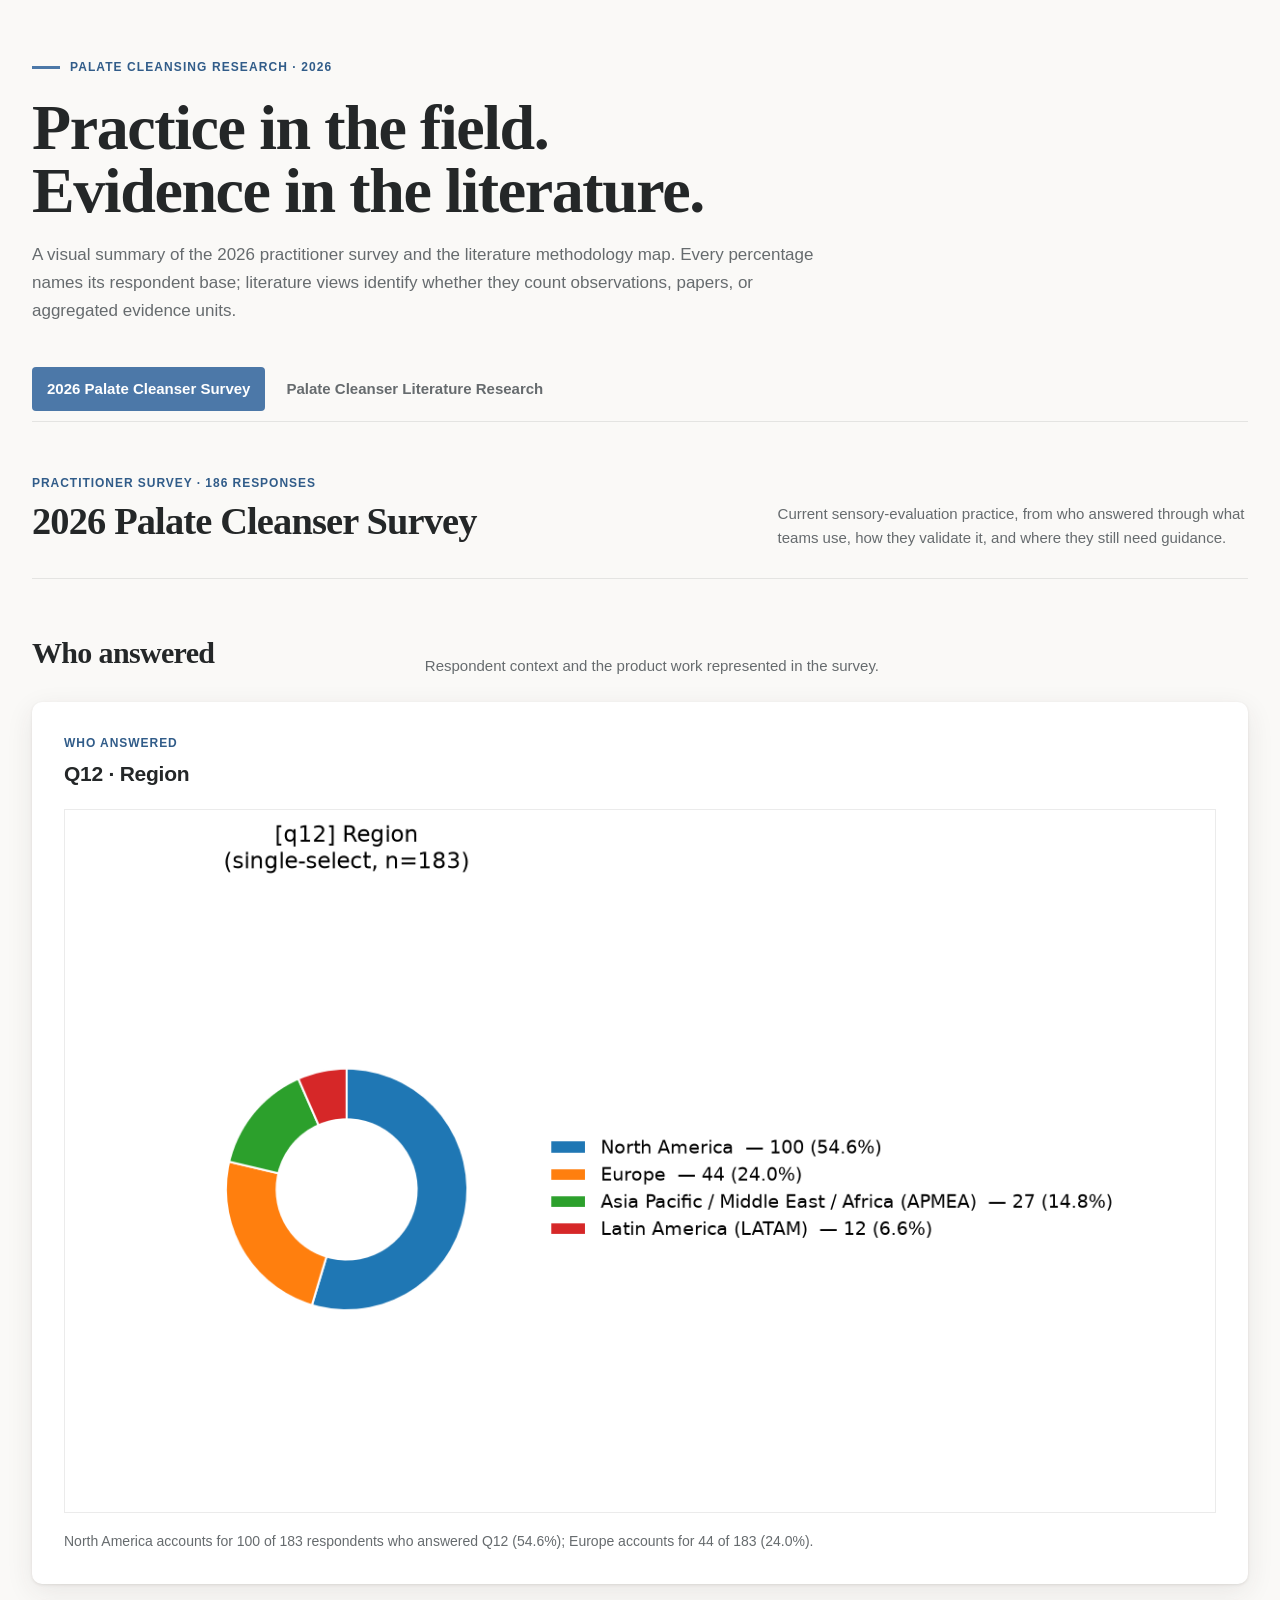
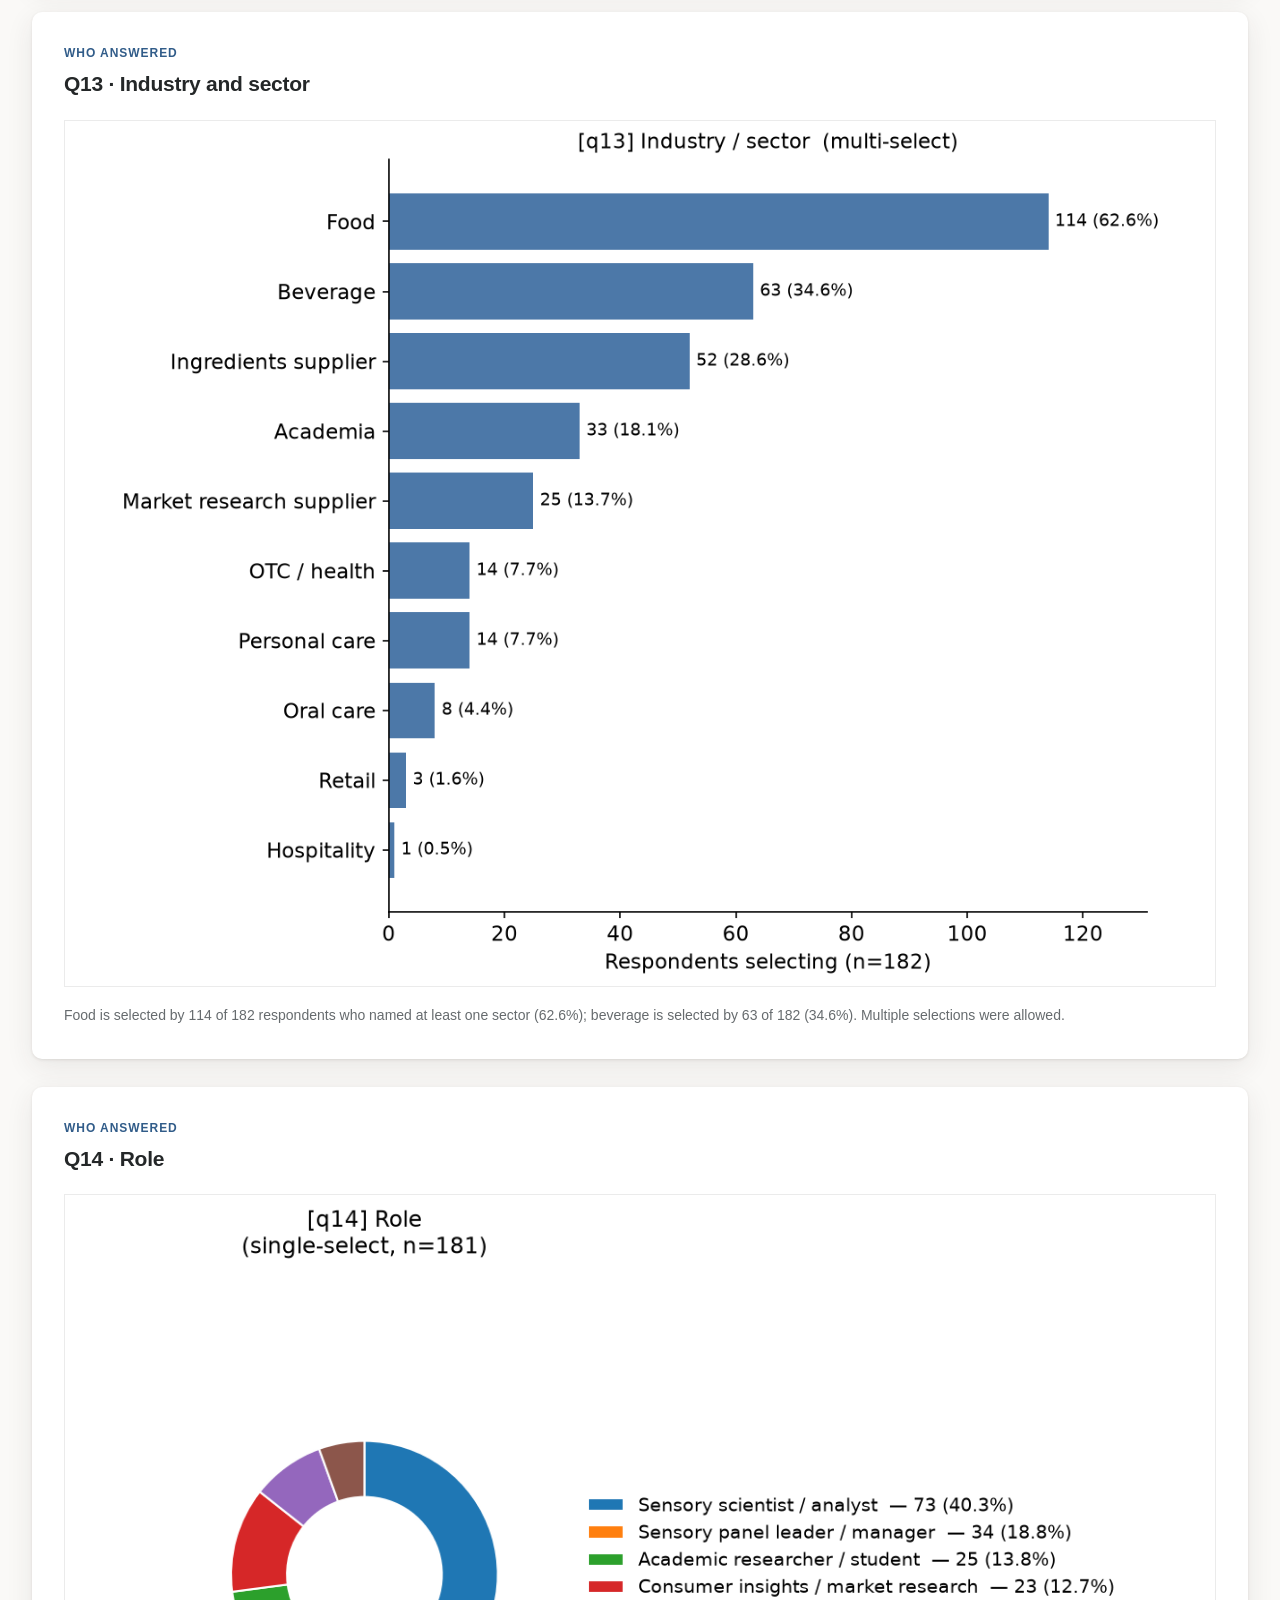
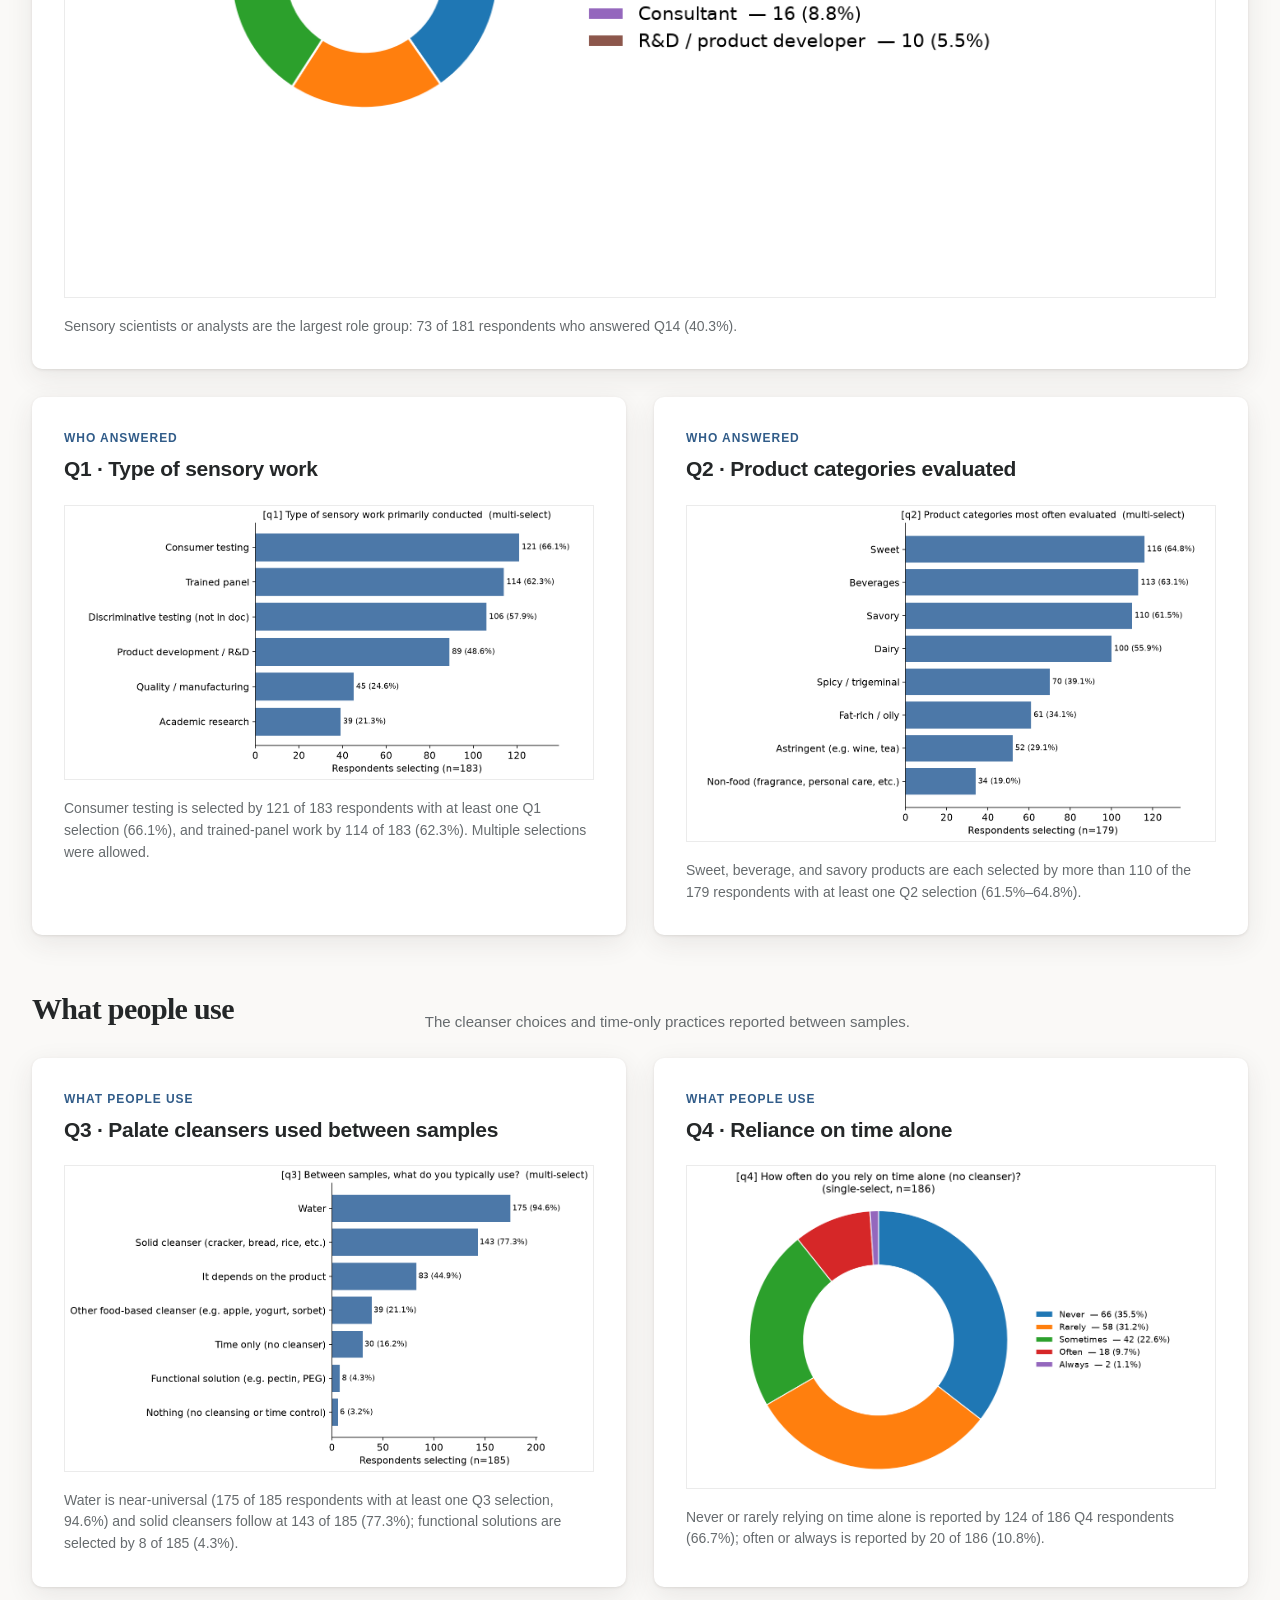
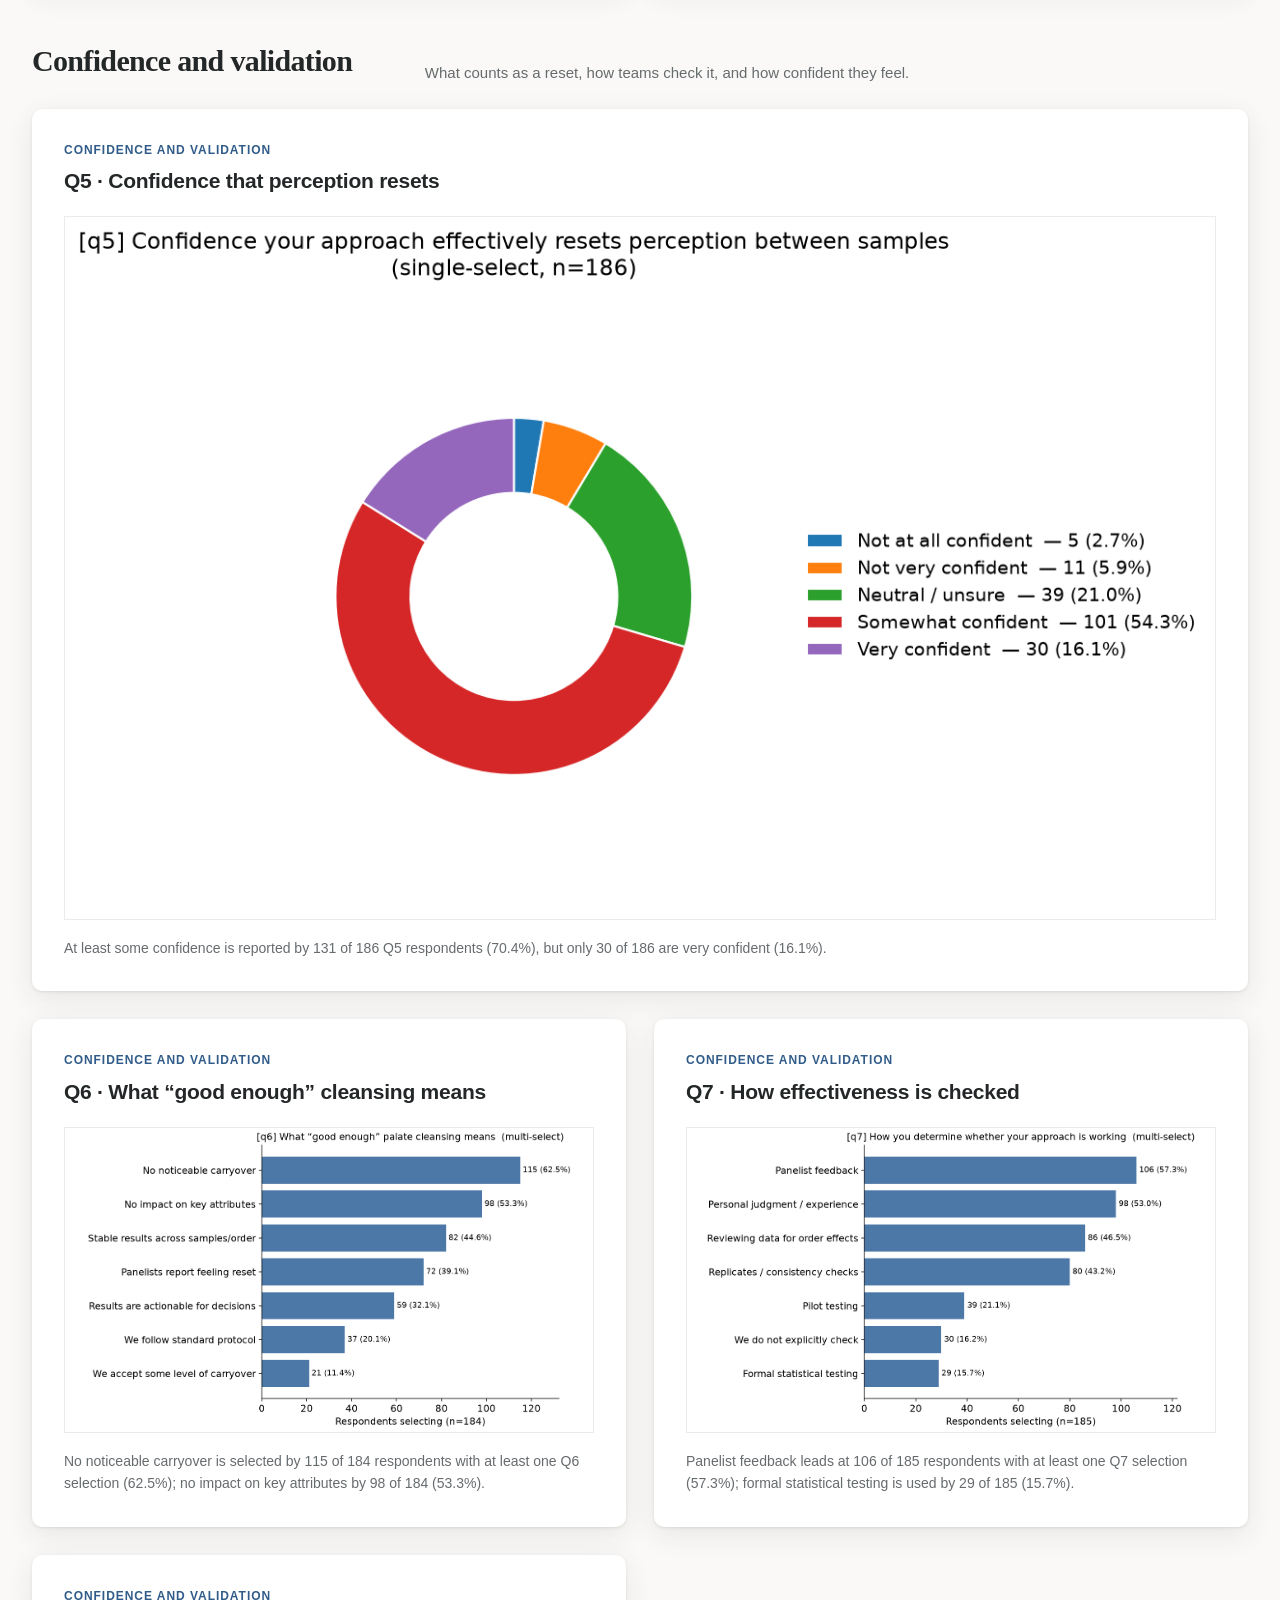
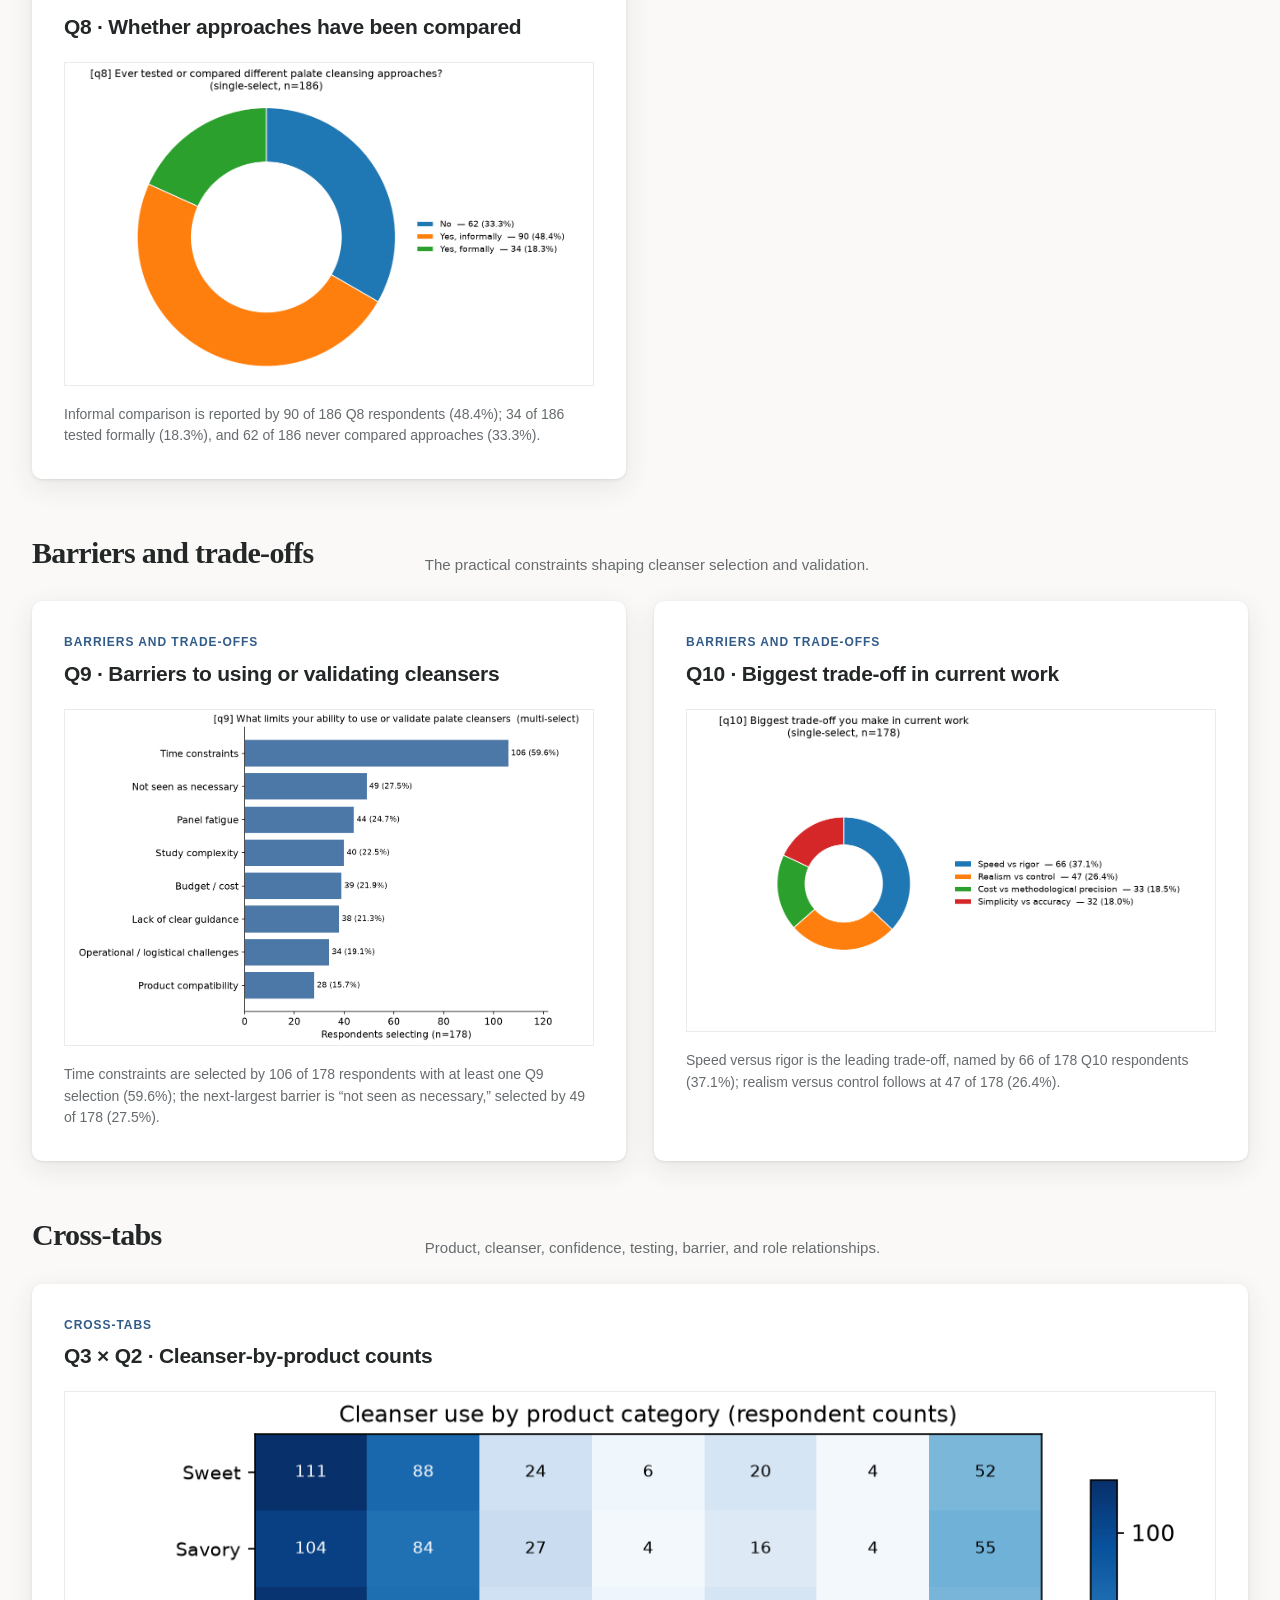
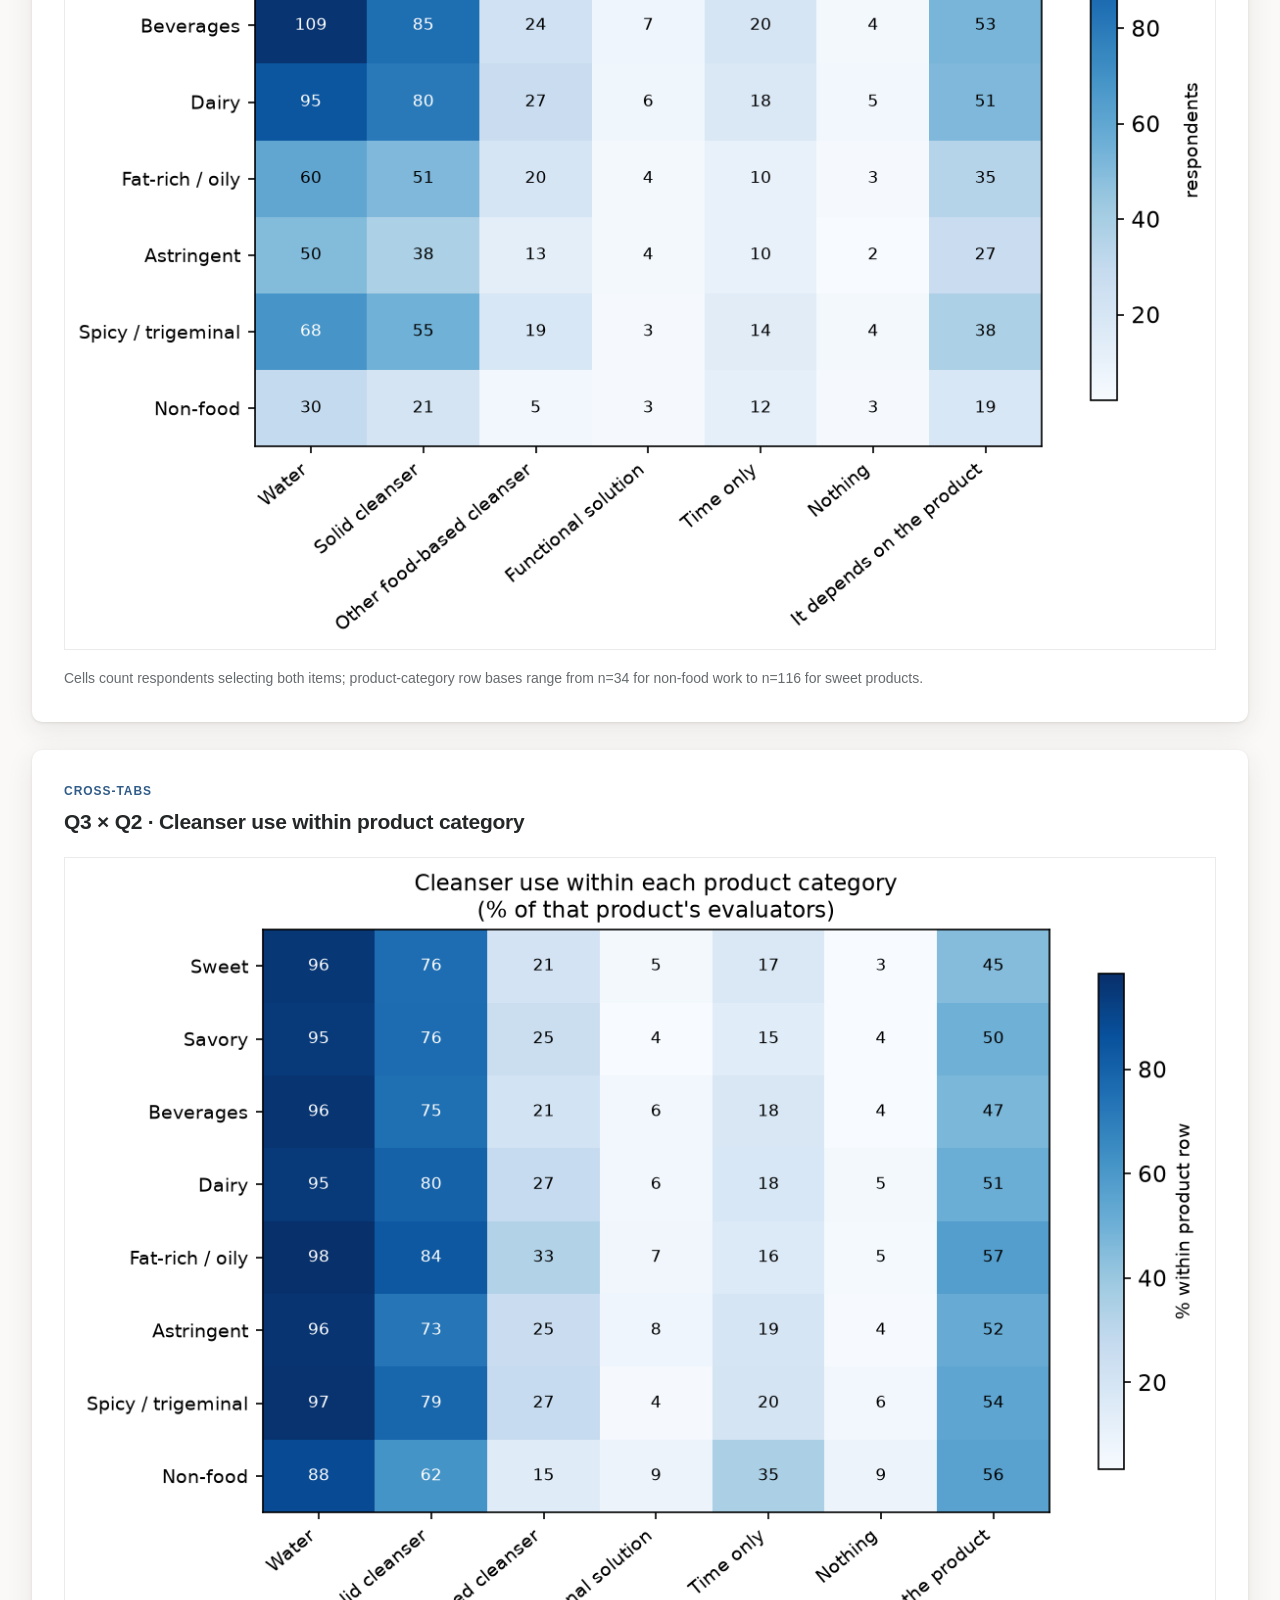
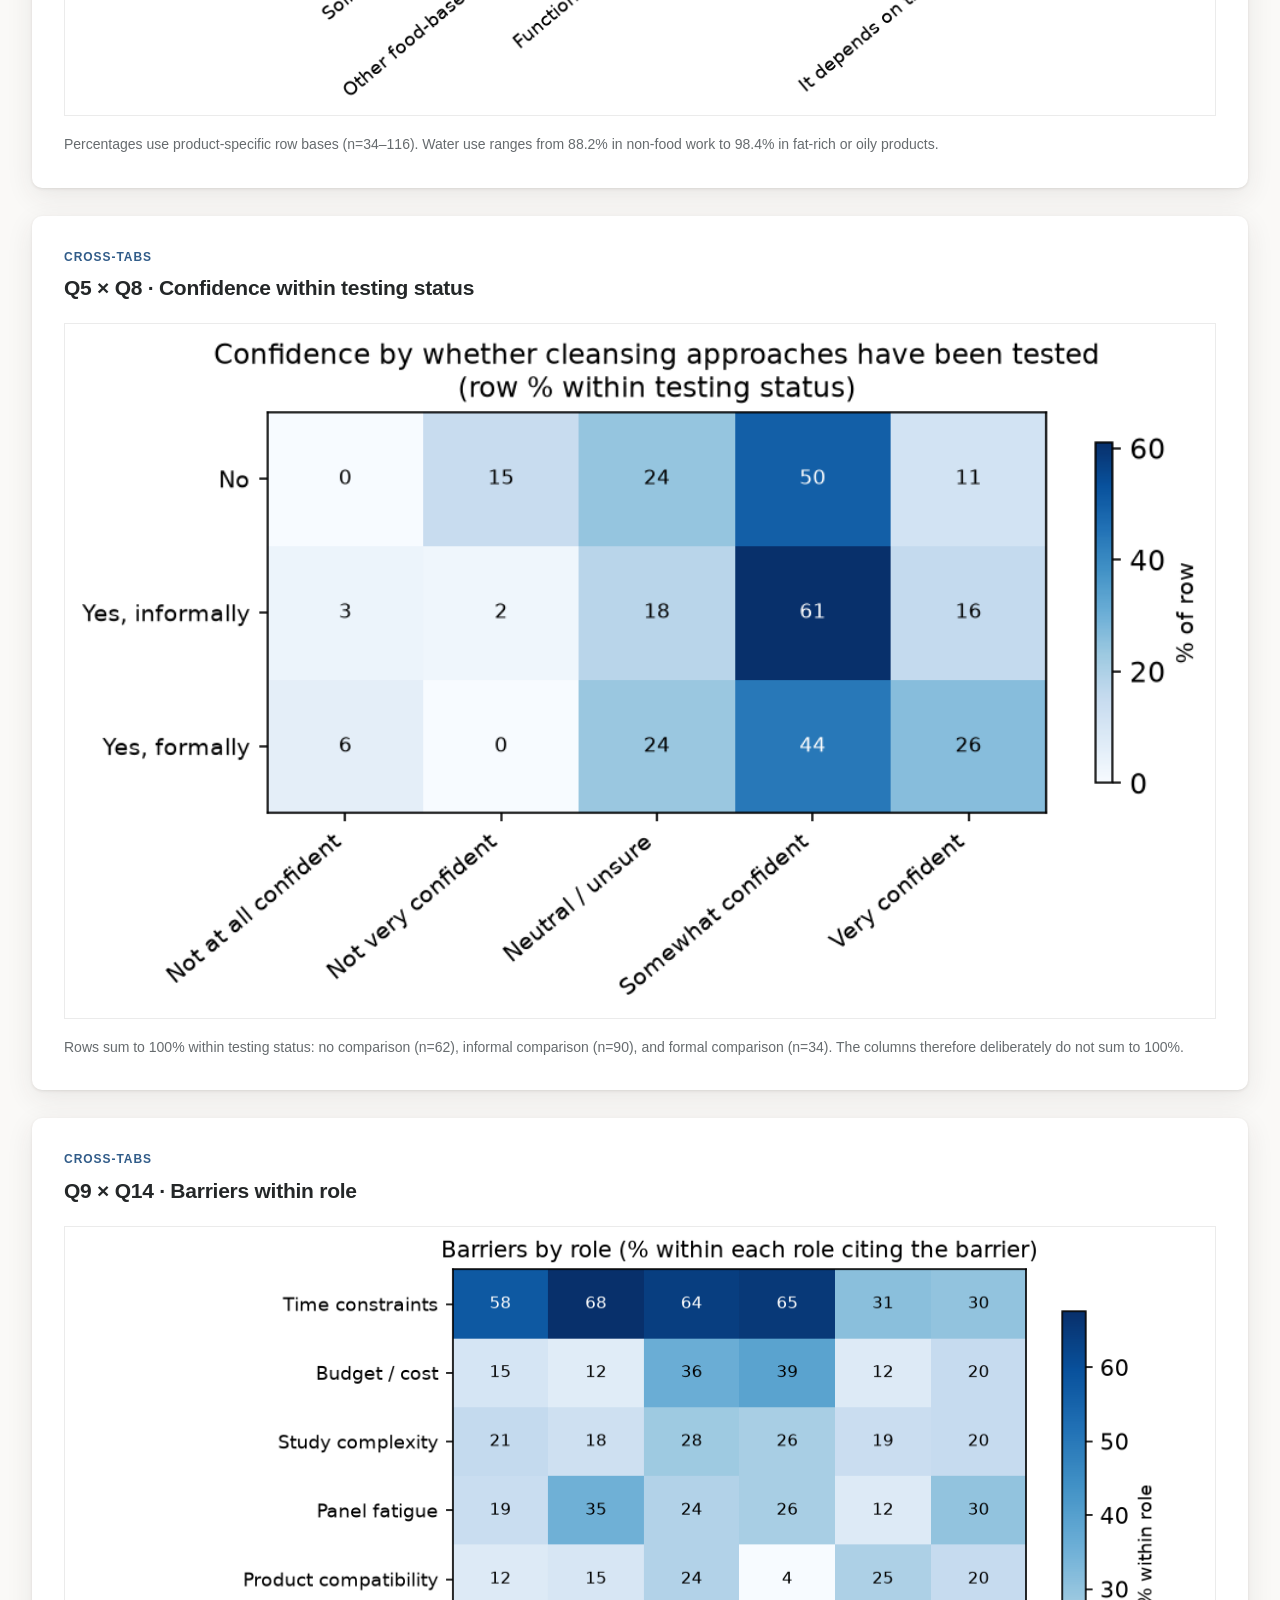
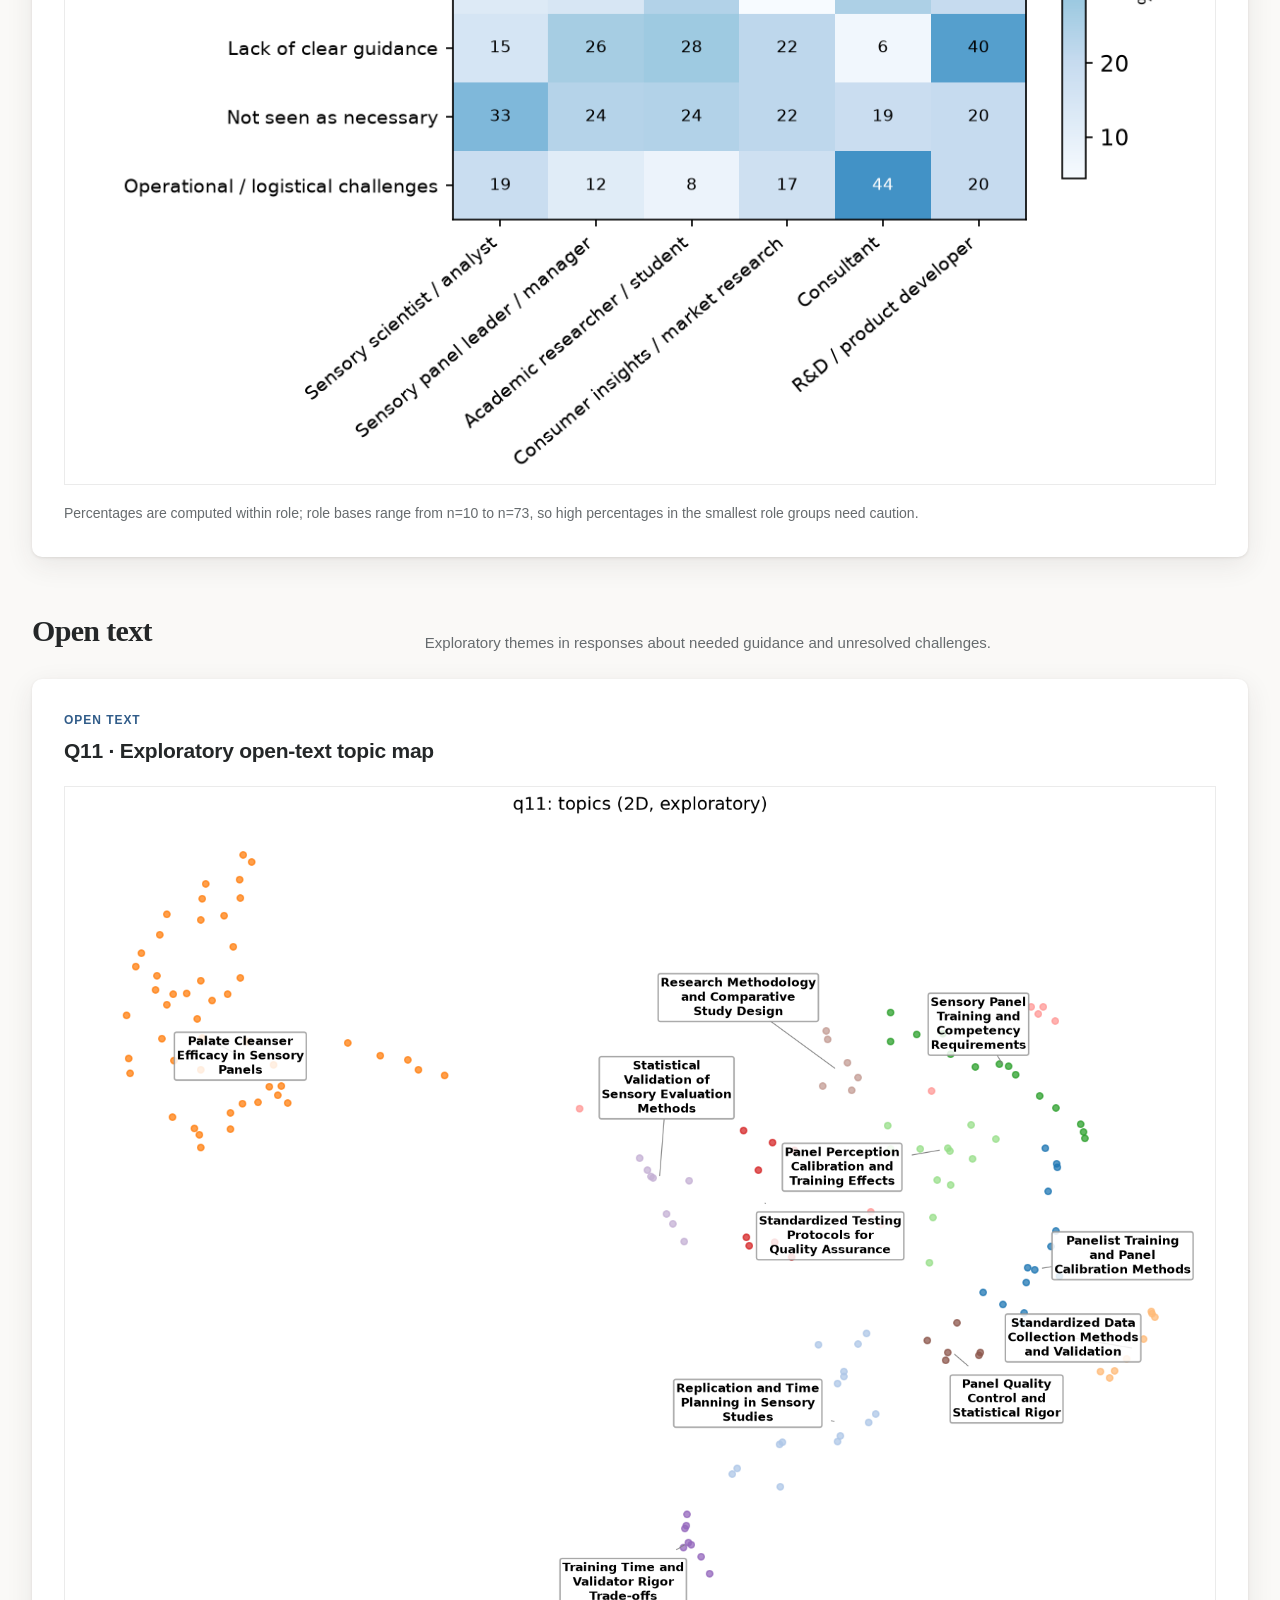
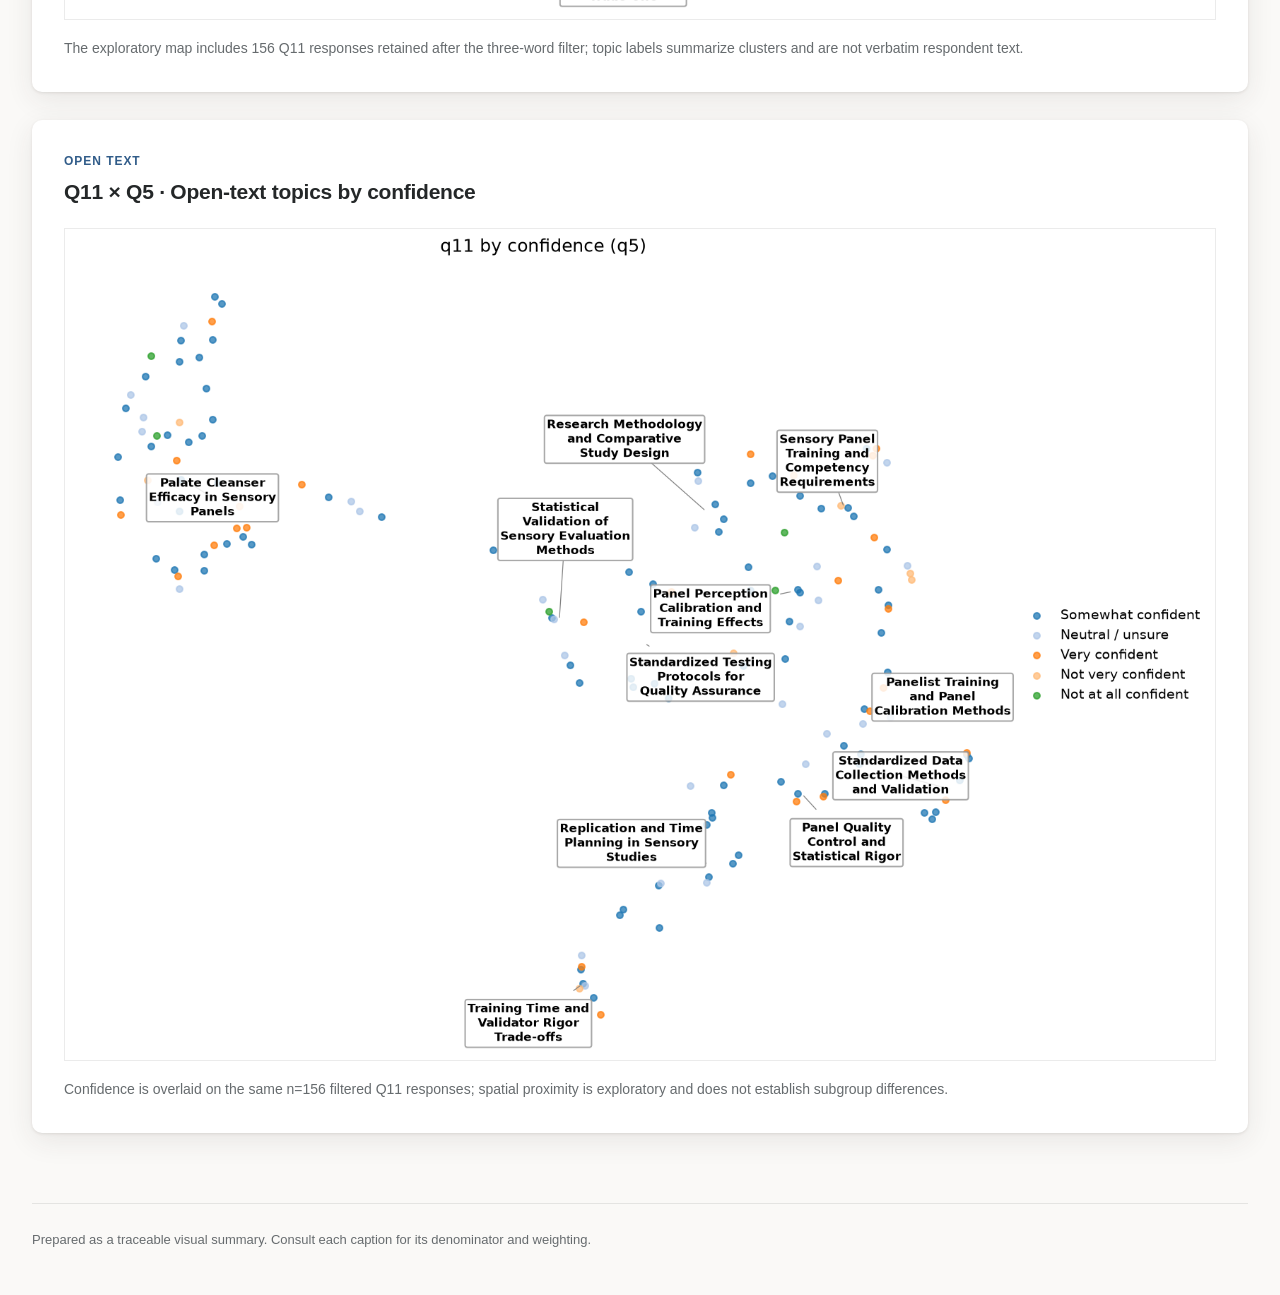
==== index.html @ a2781b49 "add doc for a summary page" ====
<!doctype html>
<html lang="en">
<head>
  <meta charset="utf-8">
  <meta name="viewport" content="width=device-width, initial-scale=1">
  <meta name="description" content="A visual summary of the 2026 practitioner survey and the literature methodology map. Every percentage names its respondent base; literature views identify whether they count observations, papers, or aggregated evidence units.
">
  <title>Palate Cleanser Research</title>
  <script>document.documentElement.classList.add('js');</script>
  <link rel="stylesheet" href="assets/css/site.css">
</head>
<body>
  <a class="skip-link" href="#main-content">Skip to content</a>
  <header class="masthead">
    <p class="project-mark">Palate cleansing research · 2026</p>
    <h1>Practice in the field. Evidence in the literature.</h1>
    <p class="dek">A visual summary of the 2026 practitioner survey and the literature methodology map. Every percentage names its respondent base; literature views identify whether they count observations, papers, or aggregated evidence units.
</p>
    <nav class="tab-bar" role="tablist" aria-label="Research workstreams"><a class="tab-link" id="tab-survey" role="tab" aria-controls="survey" aria-selected="false" tabindex="-1" href="#survey">2026 Palate Cleanser Survey</a><a class="tab-link" id="tab-literature" role="tab" aria-controls="literature" aria-selected="false" tabindex="-1" href="#literature">Palate Cleanser Literature Research</a></nav>
  </header>
  <main class="page-main" id="main-content">
<section class="tab-panel" id="survey" role="tabpanel"
         aria-labelledby="tab-survey">
  <header class="workstream-header">
    <div>
      <p class="eyebrow">Practitioner survey · 186 responses</p>
      <h2>2026 Palate Cleanser Survey</h2>
    </div>
    <p class="workstream-intro">Current sensory-evaluation practice, from who answered through what teams use, how they validate it, and where they still need guidance.
</p>
  </header>
  
<section class="figure-section" aria-labelledby="survey-who">
  <div class="section-heading">
    <h2 id="survey-who">Who answered</h2>
    <p>Respondent context and the product work represented in the survey.</p>
  </div>
  <div class="figure-grid">
<figure class="figure-card span-2" data-figure-id="survey-q12-region">
  <p class="section-index">Who answered</p>
  <h3>Q12 · Region</h3>
  <img src="assets/figures/survey/survey-q12-region.png"
       alt="Donut chart showing survey respondents by world region." width="1194" height="729" loading="lazy">
  <figcaption>North America accounts for 100 of 183 respondents who answered Q12 (54.6%); Europe accounts for 44 of 183 (24.0%).
</figcaption>
  
</figure>
<figure class="figure-card span-2" data-figure-id="survey-q13-industry">
  <p class="section-index">Who answered</p>
  <h3>Q13 · Industry and sector</h3>
  <img src="assets/figures/survey/survey-q13-industry.png"
       alt="Horizontal bar chart showing the industries and sectors represented." width="1287" height="969" loading="lazy">
  <figcaption>Food is selected by 114 of 182 respondents who named at least one sector (62.6%); beverage is selected by 63 of 182 (34.6%). Multiple selections were allowed.
</figcaption>
  
</figure>
<figure class="figure-card span-2" data-figure-id="survey-q14-role">
  <p class="section-index">Who answered</p>
  <h3>Q14 · Role</h3>
  <img src="assets/figures/survey/survey-q14-role.png"
       alt="Donut chart showing respondents by professional role." width="1194" height="729" loading="lazy">
  <figcaption>Sensory scientists or analysts are the largest role group: 73 of 181 respondents who answered Q14 (40.3%).
</figcaption>
  
</figure>
<figure class="figure-card span-1" data-figure-id="survey-q1-work">
  <p class="section-index">Who answered</p>
  <h3>Q1 · Type of sensory work</h3>
  <img src="assets/figures/survey/survey-q1-work.png"
       alt="Horizontal bar chart showing the types of sensory work respondents conduct." width="1287" height="669" loading="lazy">
  <figcaption>Consumer testing is selected by 121 of 183 respondents with at least one Q1 selection (66.1%), and trained-panel work by 114 of 183 (62.3%). Multiple selections were allowed.
</figcaption>
  
</figure>
<figure class="figure-card span-1" data-figure-id="survey-q2-products">
  <p class="section-index">Who answered</p>
  <h3>Q2 · Product categories evaluated</h3>
  <img src="assets/figures/survey/survey-q2-products.png"
       alt="Horizontal bar chart showing product categories evaluated by respondents." width="1287" height="819" loading="lazy">
  <figcaption>Sweet, beverage, and savory products are each selected by more than 110 of the 179 respondents with at least one Q2 selection (61.5%–64.8%).
</figcaption>
  
</figure></div>
</section>
<section class="figure-section" aria-labelledby="survey-use">
  <div class="section-heading">
    <h2 id="survey-use">What people use</h2>
    <p>The cleanser choices and time-only practices reported between samples.</p>
  </div>
  <div class="figure-grid">
<figure class="figure-card span-1" data-figure-id="survey-q3-cleansers">
  <p class="section-index">What people use</p>
  <h3>Q3 · Palate cleansers used between samples</h3>
  <img src="assets/figures/survey/survey-q3-cleansers.png"
       alt="Horizontal bar chart showing palate cleansers used between samples." width="1287" height="744" loading="lazy">
  <figcaption>Water is near-universal (175 of 185 respondents with at least one Q3 selection, 94.6%) and solid cleansers follow at 143 of 185 (77.3%); functional solutions are selected by 8 of 185 (4.3%).
</figcaption>
  
</figure>
<figure class="figure-card span-1" data-figure-id="survey-q4-time">
  <p class="section-index">What people use</p>
  <h3>Q4 · Reliance on time alone</h3>
  <img src="assets/figures/survey/survey-q4-time.png"
       alt="Donut chart showing how often respondents rely on time alone between samples." width="1194" height="729" loading="lazy">
  <figcaption>Never or rarely relying on time alone is reported by 124 of 186 Q4 respondents (66.7%); often or always is reported by 20 of 186 (10.8%).
</figcaption>
  
</figure></div>
</section>
<section class="figure-section" aria-labelledby="survey-validation">
  <div class="section-heading">
    <h2 id="survey-validation">Confidence and validation</h2>
    <p>What counts as a reset, how teams check it, and how confident they feel.</p>
  </div>
  <div class="figure-grid">
<figure class="figure-card span-2" data-figure-id="survey-q5-confidence">
  <p class="section-index">Confidence and validation</p>
  <h3>Q5 · Confidence that perception resets</h3>
  <img src="assets/figures/survey/survey-q5-confidence.png"
       alt="Donut chart showing confidence that the current approach resets perception." width="1194" height="729" loading="lazy">
  <figcaption>At least some confidence is reported by 131 of 186 Q5 respondents (70.4%), but only 30 of 186 are very confident (16.1%).
</figcaption>
  
</figure>
<figure class="figure-card span-1" data-figure-id="survey-q6-good-enough">
  <p class="section-index">Confidence and validation</p>
  <h3>Q6 · What “good enough” cleansing means</h3>
  <img src="assets/figures/survey/survey-q6-good-enough.png"
       alt="Horizontal bar chart showing definitions of good-enough palate cleansing." width="1287" height="744" loading="lazy">
  <figcaption>No noticeable carryover is selected by 115 of 184 respondents with at least one Q6 selection (62.5%); no impact on key attributes by 98 of 184 (53.3%).
</figcaption>
  
</figure>
<figure class="figure-card span-1" data-figure-id="survey-q7-checks">
  <p class="section-index">Confidence and validation</p>
  <h3>Q7 · How effectiveness is checked</h3>
  <img src="assets/figures/survey/survey-q7-checks.png"
       alt="Horizontal bar chart showing how respondents check cleanser effectiveness." width="1287" height="744" loading="lazy">
  <figcaption>Panelist feedback leads at 106 of 185 respondents with at least one Q7 selection (57.3%); formal statistical testing is used by 29 of 185 (15.7%).
</figcaption>
  
</figure>
<figure class="figure-card span-1" data-figure-id="survey-q8-tested">
  <p class="section-index">Confidence and validation</p>
  <h3>Q8 · Whether approaches have been compared</h3>
  <img src="assets/figures/survey/survey-q8-tested.png"
       alt="Donut chart showing whether respondents have compared palate-cleansing approaches." width="1194" height="729" loading="lazy">
  <figcaption>Informal comparison is reported by 90 of 186 Q8 respondents (48.4%); 34 of 186 tested formally (18.3%), and 62 of 186 never compared approaches (33.3%).
</figcaption>
  
</figure></div>
</section>
<section class="figure-section" aria-labelledby="survey-barriers">
  <div class="section-heading">
    <h2 id="survey-barriers">Barriers and trade-offs</h2>
    <p>The practical constraints shaping cleanser selection and validation.</p>
  </div>
  <div class="figure-grid">
<figure class="figure-card span-1" data-figure-id="survey-q9-barriers">
  <p class="section-index">Barriers and trade-offs</p>
  <h3>Q9 · Barriers to using or validating cleansers</h3>
  <img src="assets/figures/survey/survey-q9-barriers.png"
       alt="Horizontal bar chart showing barriers to cleanser use or validation." width="1287" height="819" loading="lazy">
  <figcaption>Time constraints are selected by 106 of 178 respondents with at least one Q9 selection (59.6%); the next-largest barrier is “not seen as necessary,” selected by 49 of 178 (27.5%).
</figcaption>
  
</figure>
<figure class="figure-card span-1" data-figure-id="survey-q10-tradeoff">
  <p class="section-index">Barriers and trade-offs</p>
  <h3>Q10 · Biggest trade-off in current work</h3>
  <img src="assets/figures/survey/survey-q10-tradeoff.png"
       alt="Donut chart showing the biggest trade-offs respondents make in current work." width="1194" height="729" loading="lazy">
  <figcaption>Speed versus rigor is the leading trade-off, named by 66 of 178 Q10 respondents (37.1%); realism versus control follows at 47 of 178 (26.4%).
</figcaption>
  
</figure></div>
</section>
<section class="figure-section" aria-labelledby="survey-cross-tabs">
  <div class="section-heading">
    <h2 id="survey-cross-tabs">Cross-tabs</h2>
    <p>Product, cleanser, confidence, testing, barrier, and role relationships.</p>
  </div>
  <div class="figure-grid">
<figure class="figure-card span-2" data-figure-id="survey-q3-q2-counts">
  <p class="section-index">Cross-tabs</p>
  <h3>Q3 × Q2 · Cleanser-by-product counts</h3>
  <img src="assets/figures/survey/survey-q3-q2-counts.png"
       alt="Heatmap of respondent counts for cleanser choice by product category." width="1176" height="877" loading="lazy">
  <figcaption>Cells count respondents selecting both items; product-category row bases range from n=34 for non-food work to n=116 for sweet products.
</figcaption>
  
</figure>
<figure class="figure-card span-2" data-figure-id="survey-q3-q2-pct">
  <p class="section-index">Cross-tabs</p>
  <h3>Q3 × Q2 · Cleanser use within product category</h3>
  <img src="assets/figures/survey/survey-q3-q2-pct.png"
       alt="Row-normalized heatmap of cleanser use within each product category." width="1176" height="877" loading="lazy">
  <figcaption>Percentages use product-specific row bases (n=34–116). Water use ranges from 88.2% in non-food work to 98.4% in fat-rich or oily products.
</figcaption>
  
</figure>
<figure class="figure-card span-2" data-figure-id="survey-q5-q8-pct">
  <p class="section-index">Cross-tabs</p>
  <h3>Q5 × Q8 · Confidence within testing status</h3>
  <img src="assets/figures/survey/survey-q5-q8-pct.png"
       alt="Heatmap of confidence distributions within each testing-status group." width="956" height="577" loading="lazy">
  <figcaption>Rows sum to 100% within testing status: no comparison (n=62), informal comparison (n=90), and formal comparison (n=34). The columns therefore deliberately do not sum to 100%.
</figcaption>
  
</figure>
<figure class="figure-card span-2" data-figure-id="survey-q9-q14-pct">
  <p class="section-index">Cross-tabs</p>
  <h3>Q9 × Q14 · Barriers within role</h3>
  <img src="assets/figures/survey/survey-q9-q14-pct.png"
       alt="Heatmap of barrier selection percentages within professional roles." width="1176" height="877" loading="lazy">
  <figcaption>Percentages are computed within role; role bases range from n=10 to n=73, so high percentages in the smallest role groups need caution.
</figcaption>
  
</figure></div>
</section>
<section class="figure-section" aria-labelledby="survey-open-text">
  <div class="section-heading">
    <h2 id="survey-open-text">Open text</h2>
    <p>Exploratory themes in responses about needed guidance and unresolved challenges.</p>
  </div>
  <div class="figure-grid">
<figure class="figure-card span-2" data-figure-id="survey-q11-topics">
  <p class="section-index">Open text</p>
  <h3>Q11 · Exploratory open-text topic map</h3>
  <img src="assets/figures/survey/survey-q11-topics.png"
       alt="Two-dimensional topic map of filtered Q11 open-text responses." width="1630" height="1180" loading="lazy">
  <figcaption>The exploratory map includes 156 Q11 responses retained after the three-word filter; topic labels summarize clusters and are not verbatim respondent text.
</figcaption>
  
</figure>
<figure class="figure-card span-2" data-figure-id="survey-q11-confidence">
  <p class="section-index">Open text</p>
  <h3>Q11 × Q5 · Open-text topics by confidence</h3>
  <img src="assets/figures/survey/survey-q11-confidence.png"
       alt="Two-dimensional Q11 topic map colored by confidence in the current approach." width="1630" height="1180" loading="lazy">
  <figcaption>Confidence is overlaid on the same n=156 filtered Q11 responses; spatial proximity is exploratory and does not establish subgroup differences.
</figcaption>
  
</figure></div>
</section>
</section>
<section class="tab-panel" id="literature" role="tabpanel"
         aria-labelledby="tab-literature">
  <header class="workstream-header">
    <div>
      <p class="eyebrow">Methodology map · 47 papers · 325 observations</p>
      <h2>Palate Cleanser Literature Research</h2>
    </div>
    <p class="workstream-intro">A paper-level index and complementary observation-, paper-, and unit-weighted views of how palate cleansers have been studied and what was reported.
</p>
  </header>
  
<section class="table-section" aria-labelledby="paper-table-title">
  <div class="table-heading">
    <h2 id="paper-table-title">Paper-level literature index</h2>
    <p>Forty-seven papers published from 1946 through 2025. Effectiveness is shown only where the paper evaluated a cleanser; “—” means the source did not provide an applicable value.
</p>
  </div>
  <div class="table-panel">
    <div class="table-toolbar">
      <div class="filter-control">
        <label for="paper-filter">Filter papers</label>
        <input id="paper-filter" type="search" placeholder="Search title, cleanser, sensation…"
               autocomplete="off">
      </div>
      <p class="table-status" id="paper-status" aria-live="polite">Loading 47-paper index…</p>
    </div>
    <noscript><p class="noscript-message">Enable JavaScript to filter and display the paper index. All figures and captions remain available below.</p></noscript>
    <p class="table-error" id="table-error" hidden>The figure summary is still available; rebuild or retry the page to restore the paper table.</p>
    <div class="table-scroll" tabindex="0" aria-label="Scrollable paper-level literature table">
      <table id="papers-table">
        <colgroup><col class="col-paper"><col class="col-year"><col class="col-title"><col class="col-journal"><col class="col-type"><col class="col-evaluated"><col class="col-product"><col class="col-sensations"><col class="col-cleansers"><col class="col-panel"><col class="col-n-obs"><col class="col-effective"><col class="col-recommendation"></colgroup>
        <thead><tr><th scope="col" class="col-paper" data-key="paper" data-numeric="false" aria-sort="none"><button class="sort-button" type="button" data-sort="paper">paper <span class="sort-mark" aria-hidden="true">↕</span></button></th><th scope="col" class="col-year number" data-key="year" data-numeric="true" aria-sort="none"><button class="sort-button" type="button" data-sort="year">year <span class="sort-mark" aria-hidden="true">↕</span></button></th><th scope="col" class="col-title" data-key="Title" data-numeric="false">Title</th><th scope="col" class="col-journal" data-key="Journal/Source" data-numeric="false">Journal/Source</th><th scope="col" class="col-type" data-key="paper_type" data-numeric="false">paper_type</th><th scope="col" class="col-evaluated" data-key="evaluated" data-numeric="false">evaluated</th><th scope="col" class="col-product" data-key="product" data-numeric="false">product</th><th scope="col" class="col-sensations" data-key="sensations" data-numeric="false">sensations</th><th scope="col" class="col-cleansers" data-key="cleansers" data-numeric="false">cleansers</th><th scope="col" class="col-panel" data-key="panel" data-numeric="false">panel</th><th scope="col" class="col-n-obs number" data-key="n_obs" data-numeric="true" aria-sort="none"><button class="sort-button" type="button" data-sort="n_obs">n_obs <span class="sort-mark" aria-hidden="true">↕</span></button></th><th scope="col" class="col-effective number" data-key="effective" data-numeric="true">effective</th><th scope="col" class="col-recommendation" data-key="recommendation" data-numeric="false">recommendation</th></tr></thead>
        <tbody id="papers-body"></tbody>
      </table>
    </div>
  </div>
</section>
<section class="figure-section" aria-labelledby="literature-corpus">
  <div class="section-heading">
    <h2 id="literature-corpus">Corpus</h2>
    <p>Coverage over time and across the six methodology axes.</p>
  </div>
  <div class="figure-grid">
<figure class="figure-card span-1" data-figure-id="lit-papers-year">
  <p class="section-index">Corpus</p>
  <h3>Papers per publication year</h3>
  <img src="assets/figures/literature/lit-papers-year.png"
       alt="Bar chart showing the number of papers by publication year." width="1308" height="519" loading="lazy">
  <figcaption>The corpus contains 47 papers across 25 publication years from 1946 to 2025; 2016 and 2022 are the peak years with 4 papers each.
</figcaption>
  
</figure>
<figure class="figure-card span-1" data-figure-id="lit-cleanser-observations">
  <p class="section-index">Corpus</p>
  <h3>Cleanser categories · observation-weighted</h3>
  <img src="assets/figures/literature/lit-cleanser-observations.png"
       alt="Horizontal bar chart of cleanser categories counted by extracted observation." width="1182" height="1260" loading="lazy">
  <figcaption>Water appears in 72 of 325 extracted observations (22.2%), dairy in 47 of 325 (14.5%), and crackers or bread in 40 of 325 (12.3%).
</figcaption>
  
</figure>
<figure class="figure-card span-1" data-figure-id="lit-cleanser-papers">
  <p class="section-index">Corpus</p>
  <h3>Cleanser categories · paper-weighted</h3>
  <img src="assets/figures/literature/lit-cleanser-papers.png"
       alt="Horizontal bar chart of cleanser categories counted once per paper." width="1182" height="1261" loading="lazy">
  <figcaption>Counting each paper once per category, water appears in 32 of 47 papers (68.1%), dairy in 19 of 47 (40.4%), and crackers or bread in 18 of 47 (38.3%).
</figcaption>
  
</figure>
<figure class="figure-card span-1" data-figure-id="lit-sample-matrix">
  <p class="section-index">Corpus</p>
  <h3>Product and sample matrices</h3>
  <img src="assets/figures/literature/lit-sample-matrix.png"
       alt="Horizontal bar chart of sample matrix categories across literature observations." width="1182" height="1260" loading="lazy">
  <figcaption>Model solutions account for 83 of 325 observations (25.5%) and alcoholic beverages for 77 of 325 (23.7%). Observation-weighted.
</figcaption>
  
</figure>
<figure class="figure-card span-1" data-figure-id="lit-target-sensation">
  <p class="section-index">Corpus</p>
  <h3>Target sensations</h3>
  <img src="assets/figures/literature/lit-target-sensation.png"
       alt="Horizontal bar chart of target sensations across literature observations." width="1182" height="1134" loading="lazy">
  <figcaption>Pungency and capsaicin-burn labels account for 56 and 52 of 325 observations respectively; labels remain separate as extracted.
</figcaption>
  
</figure>
<figure class="figure-card span-1" data-figure-id="lit-mechanism">
  <p class="section-index">Corpus</p>
  <h3>Mechanisms addressed</h3>
  <img src="assets/figures/literature/lit-mechanism.png"
       alt="Horizontal bar chart of mechanisms addressed across literature observations." width="1182" height="1701" loading="lazy">
  <figcaption>Residual stimulation appears in 112 of 325 observations (34.5%), carryover in 101 of 325 (31.1%), and adaptation in 60 of 325 (18.5%).
</figcaption>
  
</figure>
<figure class="figure-card span-1" data-figure-id="lit-panel-type">
  <p class="section-index">Corpus</p>
  <h3>Panel type</h3>
  <img src="assets/figures/literature/lit-panel-type.png"
       alt="Horizontal bar chart of panel types across literature observations." width="1182" height="504" loading="lazy">
  <figcaption>Trained panels account for 193 of 325 observations (59.4%) and mixed panels for 101 of 325 (31.1%). Observation-weighted.
</figcaption>
  
</figure>
<figure class="figure-card span-1" data-figure-id="lit-study-design">
  <p class="section-index">Corpus</p>
  <h3>Study design</h3>
  <img src="assets/figures/literature/lit-study-design.png"
       alt="Horizontal bar chart of study designs across literature observations." width="1182" height="819" loading="lazy">
  <figcaption>Time-intensity designs account for 163 of 325 observations (50.2%); sequential-monadic designs account for 94 of 325 (28.9%).
</figcaption>
  
</figure></div>
</section>
<section class="figure-section" aria-labelledby="literature-effectiveness">
  <div class="section-heading">
    <h2 id="literature-effectiveness">Effectiveness</h2>
    <p>Reported outcomes with observation denominators kept visible.</p>
  </div>
  <div class="figure-grid">
<figure class="figure-card span-1" data-figure-id="lit-effectiveness-overall">
  <p class="section-index">Effectiveness</p>
  <h3>Reported effectiveness overall</h3>
  <img src="assets/figures/literature/lit-effectiveness-overall.png"
       alt="Bar chart showing reported cleanser effectiveness outcomes overall." width="1180" height="504" loading="lazy">
  <figcaption>Across 325 observations from 47 papers, yes, no, or partial outcomes are available for 281 observations; 19 of 47 papers never evaluated a cleanser.
</figcaption>
  
</figure>
<figure class="figure-card span-1" data-figure-id="lit-effectiveness-stacked">
  <p class="section-index">Effectiveness</p>
  <h3>Effectiveness composition by cleanser</h3>
  <img src="assets/figures/literature/lit-effectiveness-stacked.png"
       alt="Stacked bar chart showing effectiveness composition within cleanser categories." width="1328" height="1151" loading="lazy">
  <figcaption>Crackers or bread are effective in 23 of 32 tested observations (71.9%); water is also effective in 23 observations, but among 58 tested (39.7%).
</figcaption>
  
</figure>
<figure class="figure-card span-1" data-figure-id="lit-rate-cleanser">
  <p class="section-index">Effectiveness</p>
  <h3>Effectiveness rate by cleanser</h3>
  <img src="assets/figures/literature/lit-rate-cleanser.png"
       alt="Bar chart showing the effective share of tested observations by cleanser." width="1308" height="864" loading="lazy">
  <figcaption>Among tested observations, crackers or bread are effective in 23 of 32 (71.9%) and dairy in 26 of 43 (60.5%); mechanical cleansing is 7 of 7, a low-n result.
</figcaption>
  
</figure>
<figure class="figure-card span-2" data-figure-id="lit-cleanser-product">
  <p class="section-index">Effectiveness</p>
  <h3>Cleanser × product effectiveness</h3>
  <img src="assets/figures/literature/lit-cleanser-product.png"
       alt="Heatmap of effectiveness rates for ten cleansers across eight product categories." width="1436" height="1100" loading="lazy">
  <figcaption>The matrix crosses 10 cleanser categories with 8 product categories; every cell shows its tested-observation n because sparse cells can produce unstable rates.
</figcaption>
  
</figure>
<figure class="figure-card span-2" data-figure-id="lit-cleanser-sensation">
  <p class="section-index">Effectiveness</p>
  <h3>Cleanser × sensation effectiveness</h3>
  <img src="assets/figures/literature/lit-cleanser-sensation.png"
       alt="Heatmap of effectiveness rates for ten cleansers across eight target sensations." width="1436" height="1102" loading="lazy">
  <figcaption>The matrix crosses 10 cleanser categories with 8 target sensations; rates are observation-weighted and the printed cell n is the denominator.
</figcaption>
  
</figure>
<figure class="figure-card span-1" data-figure-id="lit-rate-mechanism">
  <p class="section-index">Effectiveness</p>
  <h3>Effectiveness rate by mechanism</h3>
  <img src="assets/figures/literature/lit-rate-mechanism.png"
       alt="Bar chart showing effectiveness rates by mechanism addressed." width="1308" height="527" loading="lazy">
  <figcaption>Adaptation findings are effective in 46 of 60 tested observations (76.7%); residual stimulation is effective in 44 of 112 (39.3%).
</figcaption>
  
</figure>
<figure class="figure-card span-1" data-figure-id="lit-rate-panel">
  <p class="section-index">Effectiveness</p>
  <h3>Effectiveness rate by panel type</h3>
  <img src="assets/figures/literature/lit-rate-panel.png"
       alt="Bar chart showing effectiveness rates by panel type." width="1308" height="459" loading="lazy">
  <figcaption>Mixed-panel observations are effective in 69 of 100 tests (69.0%), versus 62 of 181 trained-panel tests (34.3%); consumer and untrained bases are only n=5 and n=3.
</figcaption>
  
</figure>
<figure class="figure-card span-1" data-figure-id="lit-rate-timing">
  <p class="section-index">Effectiveness</p>
  <h3>Effectiveness rate by timing</h3>
  <img src="assets/figures/literature/lit-rate-timing.png"
       alt="Bar chart showing effectiveness rates by time between samples." width="1308" height="459" loading="lazy">
  <figcaption>The 1–5 minute group is effective in 32 of 56 tested observations (57.1%), versus 19 of 72 in the 5–15 minute group (26.4%). Timing bins are approximate.
</figcaption>
  
</figure></div>
</section>
<section class="figure-section" aria-labelledby="literature-topics">
  <div class="section-heading">
    <h2 id="literature-topics">Topic map</h2>
    <p>Thematic structure at the aggregated literature unit of analysis.</p>
  </div>
  <div class="figure-grid">
<figure class="figure-card span-2" data-figure-id="lit-units-topics">
  <p class="section-index">Topic map</p>
  <h3>Aggregated literature-unit topics</h3>
  <img src="assets/figures/literature/lit-units-topics.png"
       alt="Two-dimensional map of aggregated literature units labeled by topic." width="1630" height="1180" loading="lazy">
  <figcaption>The map contains 112 units, one per paper × normalized sensation × effectiveness direction, preventing heavily extracted papers from dominating the thematic view.
</figcaption>
  <div class="detail-links" aria-label="Topic detail tables"><a class="detail-link" href="details/dairy-sweeteners.html">View dairy and sweeteners detail <span aria-hidden="true">↗</span></a><a class="detail-link" href="details/dairy-fat.html">View dairy and fat-based detail <span aria-hidden="true">↗</span></a></div>
</figure>
<figure class="figure-card span-2" data-figure-id="lit-units-direction">
  <p class="section-index">Topic map</p>
  <h3>Topic map by effectiveness direction</h3>
  <img src="assets/figures/literature/lit-units-direction.png"
       alt="Two-dimensional literature-unit map colored by effectiveness direction." width="1630" height="1180" loading="lazy">
  <figcaption>Among 112 units, 40 are effective, 34 not effective, 13 partial, and 25 unclear. Direction is an overlay, not a clustering input.
</figcaption>
  
</figure></div>
</section>
</section></main>
  <footer class="page-footer">Prepared as a traceable visual summary. Consult each caption for its denominator and weighting.</footer>
  <script src="assets/js/site.js" defer></script>
</body>
</html>
---- assets/css/site.css ----
:root{--canvas: #faf9f7;--paper: #ffffff;--ink: #242728;--muted: #666b6e;--faint: #ece9e4;--line: rgba(36, 39, 40, 0.10);--accent: #4c78a8;--accent-dark: #315c89;--accent-wash: #eaf0f7;--shadow-card: 0 8px 28px rgba(54, 48, 40, 0.09), 0 1px 3px rgba(54, 48, 40, 0.11);--radius-control: 4px;--radius-panel: 10px;--radius-pill: 999px;--sans: ui-sans-serif, -apple-system, BlinkMacSystemFont, "Segoe UI", sans-serif;--display: "Iowan Old Style", "Palatino Linotype", Palatino, Georgia, serif;}
*{box-sizing: border-box;}
html{background: var(--canvas);color: var(--ink);scroll-behavior: smooth;-webkit-font-smoothing: antialiased;-moz-osx-font-smoothing: grayscale;}
body{margin: 0;min-width: 0;overflow-x: clip;font-family: var(--sans);font-size: 15px;line-height: 1.6;}
button, input{font: inherit;}
button, a{touch-action: manipulation;}
a{color: var(--accent-dark);}
:focus-visible{outline: 3px solid rgba(76, 120, 168, 0.38);outline-offset: 3px;}
.skip-link{position: fixed;z-index: 20;top: 10px;left: 10px;padding: 9px 13px;background: var(--ink);color: white;transform: translateY(-160%);transition: transform 160ms cubic-bezier(0.16, 1, 0.3, 1);}
.skip-link:focus{transform: translateY(0);}
.masthead, .page-main, .page-footer{width: min(1240px, calc(100% - 64px));margin-inline: auto;}
.masthead{padding: 58px 0 0;}
.project-mark{display: flex;align-items: center;gap: 10px;margin: 0 0 20px;color: var(--accent-dark);font-size: 12px;font-weight: 700;letter-spacing: 0.09em;text-transform: uppercase;}
.project-mark::before{content: "";width: 28px;height: 3px;background: var(--accent);}
h1, h2, h3, p{margin-top: 0;}
h1{max-width: 900px;margin-bottom: 18px;font-family: var(--display);font-size: clamp(42px, 5vw, 68px);font-weight: 600;line-height: 0.98;letter-spacing: -0.022em;text-wrap: balance;}
.dek{max-width: 790px;margin-bottom: 32px;color: var(--muted);font-size: 17px;line-height: 1.65;text-wrap: pretty;}
.tab-bar{position: sticky;z-index: 10;top: 0;display: flex;gap: 6px;padding: 10px 0;background: var(--canvas);border-bottom: 1px solid var(--line);}
.tab-link{display: inline-flex;min-height: 44px;align-items: center;padding: 7px 15px;border-radius: var(--radius-control);color: var(--muted);font-weight: 700;text-decoration: none;transition: background-color 140ms ease-out, color 140ms ease-out, transform 100ms ease-out;}
.tab-link[aria-selected="true"]{background: var(--accent);color: white;}
.tab-link:active{transform: scale(0.96);}
.page-main{padding: 52px 0 70px;}
.tab-panel[hidden]{display: none;}
.workstream-header{display: grid;grid-template-columns: minmax(0, 1.2fr) minmax(260px, 0.8fr);gap: 40px;align-items: end;padding-bottom: 28px;border-bottom: 1px solid var(--line);}
.eyebrow, .section-index{margin-bottom: 8px;color: var(--accent-dark);font-size: 12px;font-weight: 750;letter-spacing: 0.08em;text-transform: uppercase;}
.workstream-header h2, .section-heading h2, .table-heading h2{margin-bottom: 8px;font-family: var(--display);font-size: clamp(30px, 3vw, 42px);font-weight: 600;line-height: 1.08;letter-spacing: -0.022em;text-wrap: balance;}
.workstream-intro, .section-heading p, .table-heading p{margin-bottom: 0;color: var(--muted);text-wrap: pretty;}
.figure-section, .table-section{padding-top: 58px;}
.section-heading, .table-heading{display: grid;grid-template-columns: minmax(220px, 0.6fr) minmax(320px, 1.4fr);gap: 40px;align-items: end;margin-bottom: 24px;}
.section-heading h2, .table-heading h2{font-size: 30px;}
.figure-grid{display: grid;grid-template-columns: repeat(2, minmax(0, 1fr));gap: 28px;align-items: stretch;}
.figure-card{min-width: 0;margin: 0;padding: 32px;border-radius: var(--radius-panel);background: var(--paper);box-shadow: var(--shadow-card);}
.figure-card.span-2{grid-column: 1 / -1;}
.figure-card h3{margin-bottom: 22px;font-size: 21px;line-height: 1.25;letter-spacing: -0.012em;text-wrap: balance;}
.figure-card img{display: block;width: 100%;height: auto;background: white;outline: 1px solid rgba(0, 0, 0, 0.08);outline-offset: -1px;}
.figure-card figcaption{margin-top: 18px;color: var(--muted);font-size: 14px;line-height: 1.55;text-wrap: pretty;}
.detail-links{display: flex;flex-wrap: wrap;gap: 8px;margin-top: 18px;}
.detail-link, .back-link{display: inline-flex;min-height: 40px;align-items: center;padding: 7px 12px;border-radius: var(--radius-control);background: var(--accent-wash);color: var(--accent-dark);font-size: 13px;font-weight: 750;text-decoration: none;transition: background-color 140ms ease-out, transform 100ms ease-out;}
.detail-link:active, .back-link:active{transform: scale(0.96);}
.table-panel{overflow: hidden;border-radius: var(--radius-panel);background: var(--paper);box-shadow: var(--shadow-card);}
.table-toolbar{display: flex;gap: 16px;align-items: end;justify-content: space-between;padding: 22px 24px;border-bottom: 1px solid var(--line);}
.filter-control{width: min(420px, 100%);}
.filter-control label{display: block;margin-bottom: 5px;color: var(--muted);font-size: 12px;font-weight: 700;}
.filter-control input{width: 100%;min-height: 42px;padding: 8px 11px;border: 1px solid #c9c6c0;border-radius: var(--radius-control);background: white;color: var(--ink);}
.table-status{margin: 0;color: var(--muted);font-size: 13px;font-variant-numeric: tabular-nums;}
.table-scroll{max-height: 72vh;overflow: auto;overscroll-behavior: contain;}
table{width: 100%;min-width: 1200px;border-collapse: collapse;table-layout: fixed;font-size: 12px;line-height: 1.35;}
col.col-paper{width: 80px;}
col.col-year{width: 45px;}
col.col-title{width: 210px;}
col.col-journal{width: 125px;}
col.col-type{width: 80px;}
col.col-evaluated{width: 72px;}
col.col-product{width: 70px;}
col.col-sensations{width: 80px;}
col.col-cleansers{width: 80px;}
col.col-panel{width: 70px;}
col.col-n-obs{width: 42px;}
col.col-effective{width: 60px;}
col.col-recommendation{width: 166px;}
th, td{padding: 10px 8px;border-bottom: 1px solid rgba(0, 0, 0, 0.06);overflow-wrap: anywhere;text-align: left;vertical-align: top;}
th{position: sticky;z-index: 2;top: 0;background: #f1efeb;color: #3e4345;font-size: 11px;letter-spacing: 0.02em;}
tbody tr:nth-child(even){background: #fbfaf8;}
td.number, th.number{text-align: right;font-variant-numeric: tabular-nums;}
.sort-button{display: inline-flex;min-height: 40px;align-items: center;gap: 4px;margin: -8px -6px;padding: 8px 6px;border: 0;background: transparent;color: inherit;cursor: pointer;font-weight: 750;text-align: inherit;}
.sort-mark{color: var(--accent-dark);}
.recommendation-text{display: -webkit-box;overflow: hidden;-webkit-box-orient: vertical;-webkit-line-clamp: 2;}
.recommendation-text.expanded{display: block;overflow: visible;}
.more-button{min-height: 40px;margin: 2px 0 -8px;padding: 6px 0;border: 0;background: transparent;color: var(--accent-dark);cursor: pointer;font-size: 12px;font-weight: 750;}
.noscript-message, .table-error{margin: 0;padding: 22px 24px;color: var(--muted);}
html:not(.js) .table-toolbar, html:not(.js) .table-scroll, html:not(.js) .table-error{display: none;}
.page-footer{padding: 26px 0 44px;border-top: 1px solid var(--line);color: var(--muted);font-size: 13px;}
.detail-page .masthead{padding-bottom: 32px;}
.detail-page h1{max-width: 1100px;font-size: clamp(34px, 4vw, 54px);}
.detail-mark{margin-top: 28px;}
.detail-figure{width: min(1630px, calc(100% - 32px));margin: 0 auto 48px;padding: 20px;border-radius: var(--radius-panel);background: white;box-shadow: var(--shadow-card);}
.detail-figure img{display: block;width: 100%;height: auto;}
.detail-figure figcaption{margin: 16px 4px 0;color: var(--muted);}
@media (hover: hover){.tab-link:not([aria-selected="true"]):hover{background: #efede9;color: var(--ink);}
.detail-link:hover, .back-link:hover{background: #dce7f3;}
.sort-button:hover, .more-button:hover{color: var(--accent);}
}
@media (max-width: 899px){.masthead, .page-main, .page-footer{width: min(100% - 36px, 720px);}
.masthead{padding-top: 34px;}
h1{font-size: clamp(38px, 10vw, 52px);}
.tab-bar{overflow-x: auto;}
.tab-link{flex: 0 0 auto;}
.page-main{padding-top: 36px;}
.workstream-header, .section-heading, .table-heading{grid-template-columns: 1fr;gap: 12px;}
.figure-grid{grid-template-columns: 1fr;gap: 20px;}
.figure-card, .figure-card.span-2{grid-column: 1;padding: 20px;}
.figure-section, .table-section{padding-top: 44px;}
.table-toolbar{align-items: stretch;flex-direction: column;}
.filter-control{width: 100%;}
}
@media (max-width: 480px){.masthead, .page-main, .page-footer{width: calc(100% - 24px);}
.project-mark{font-size: 11px;}
.tab-bar{margin-inline: -2px;}
.tab-link{padding-inline: 11px;font-size: 13px;}
.figure-card{padding: 14px;}
.figure-card h3{margin-bottom: 14px;font-size: 19px;}
.figure-card figcaption{margin-top: 14px;}
.detail-figure{width: calc(100% - 16px);padding: 8px;}
}
@media (prefers-reduced-motion: reduce){html{scroll-behavior: auto;}
*, *::before, *::after{transition-duration: 0.01ms !important;}
}
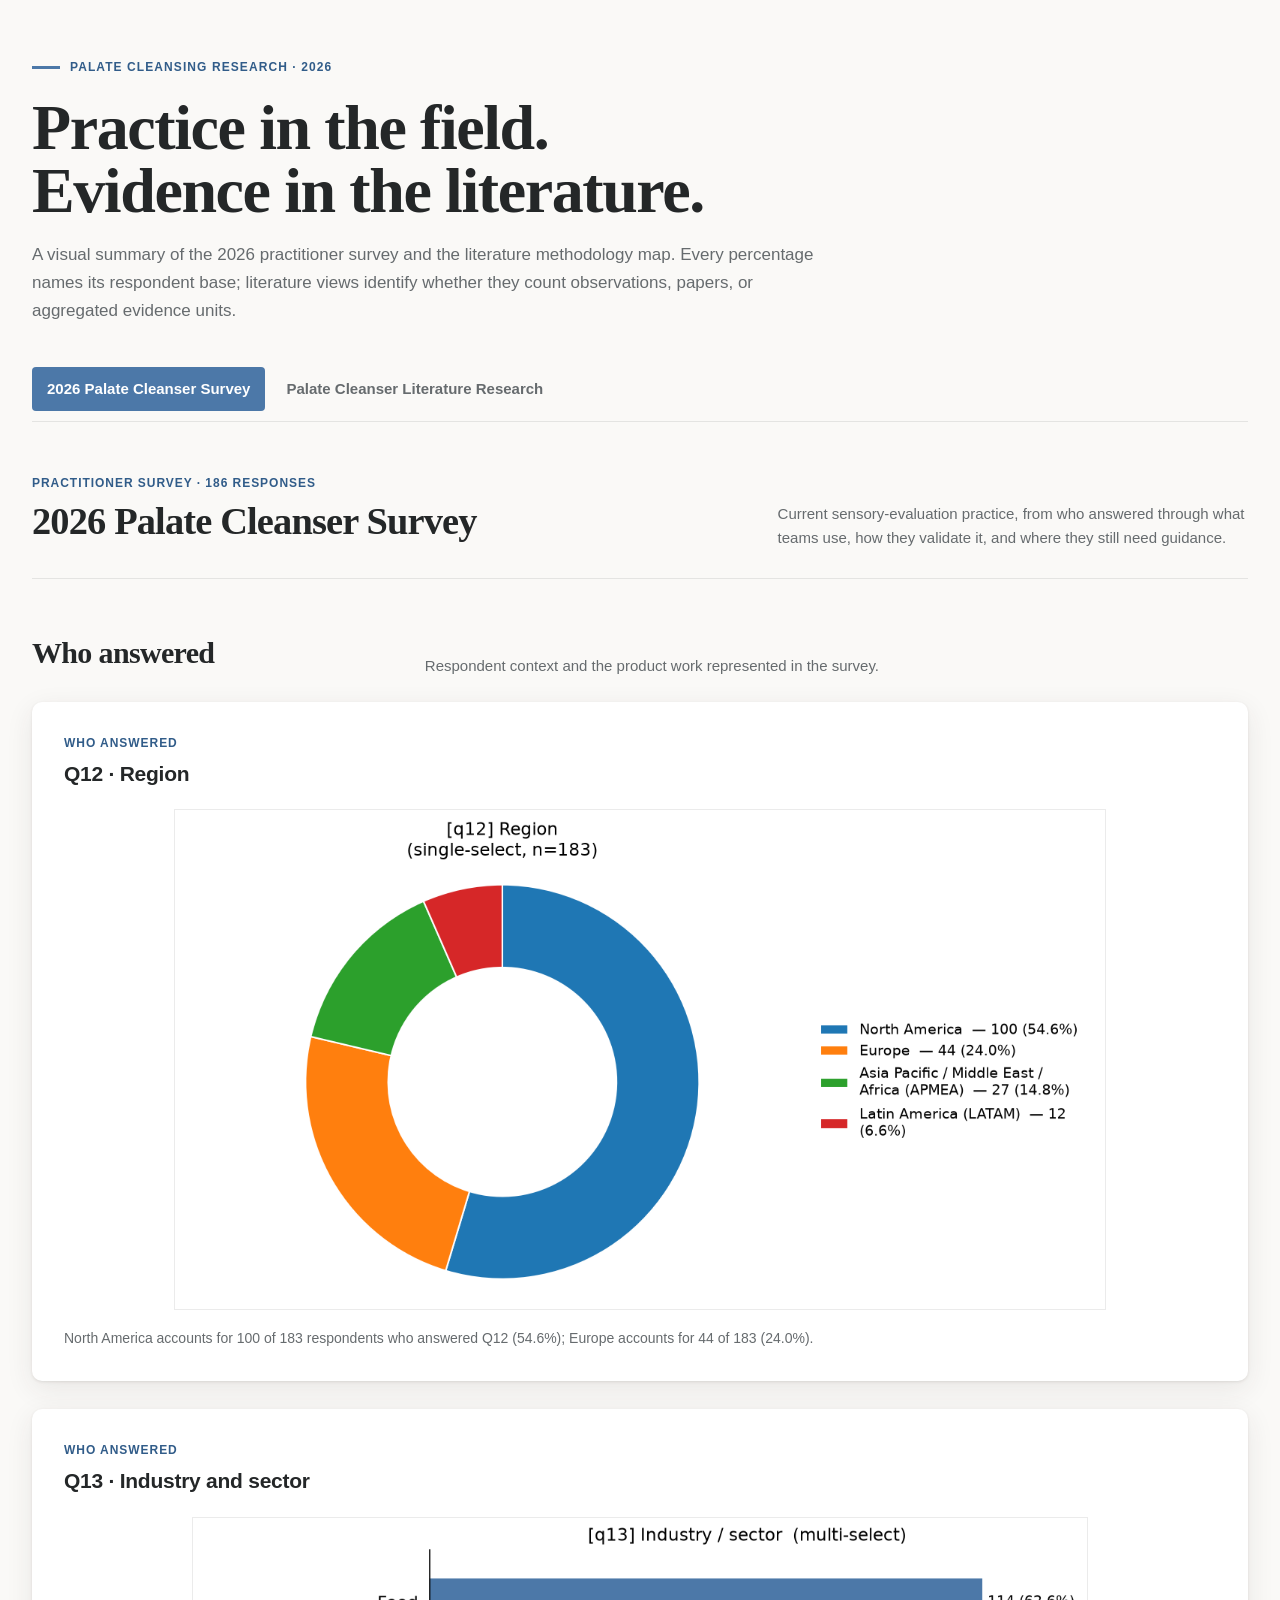
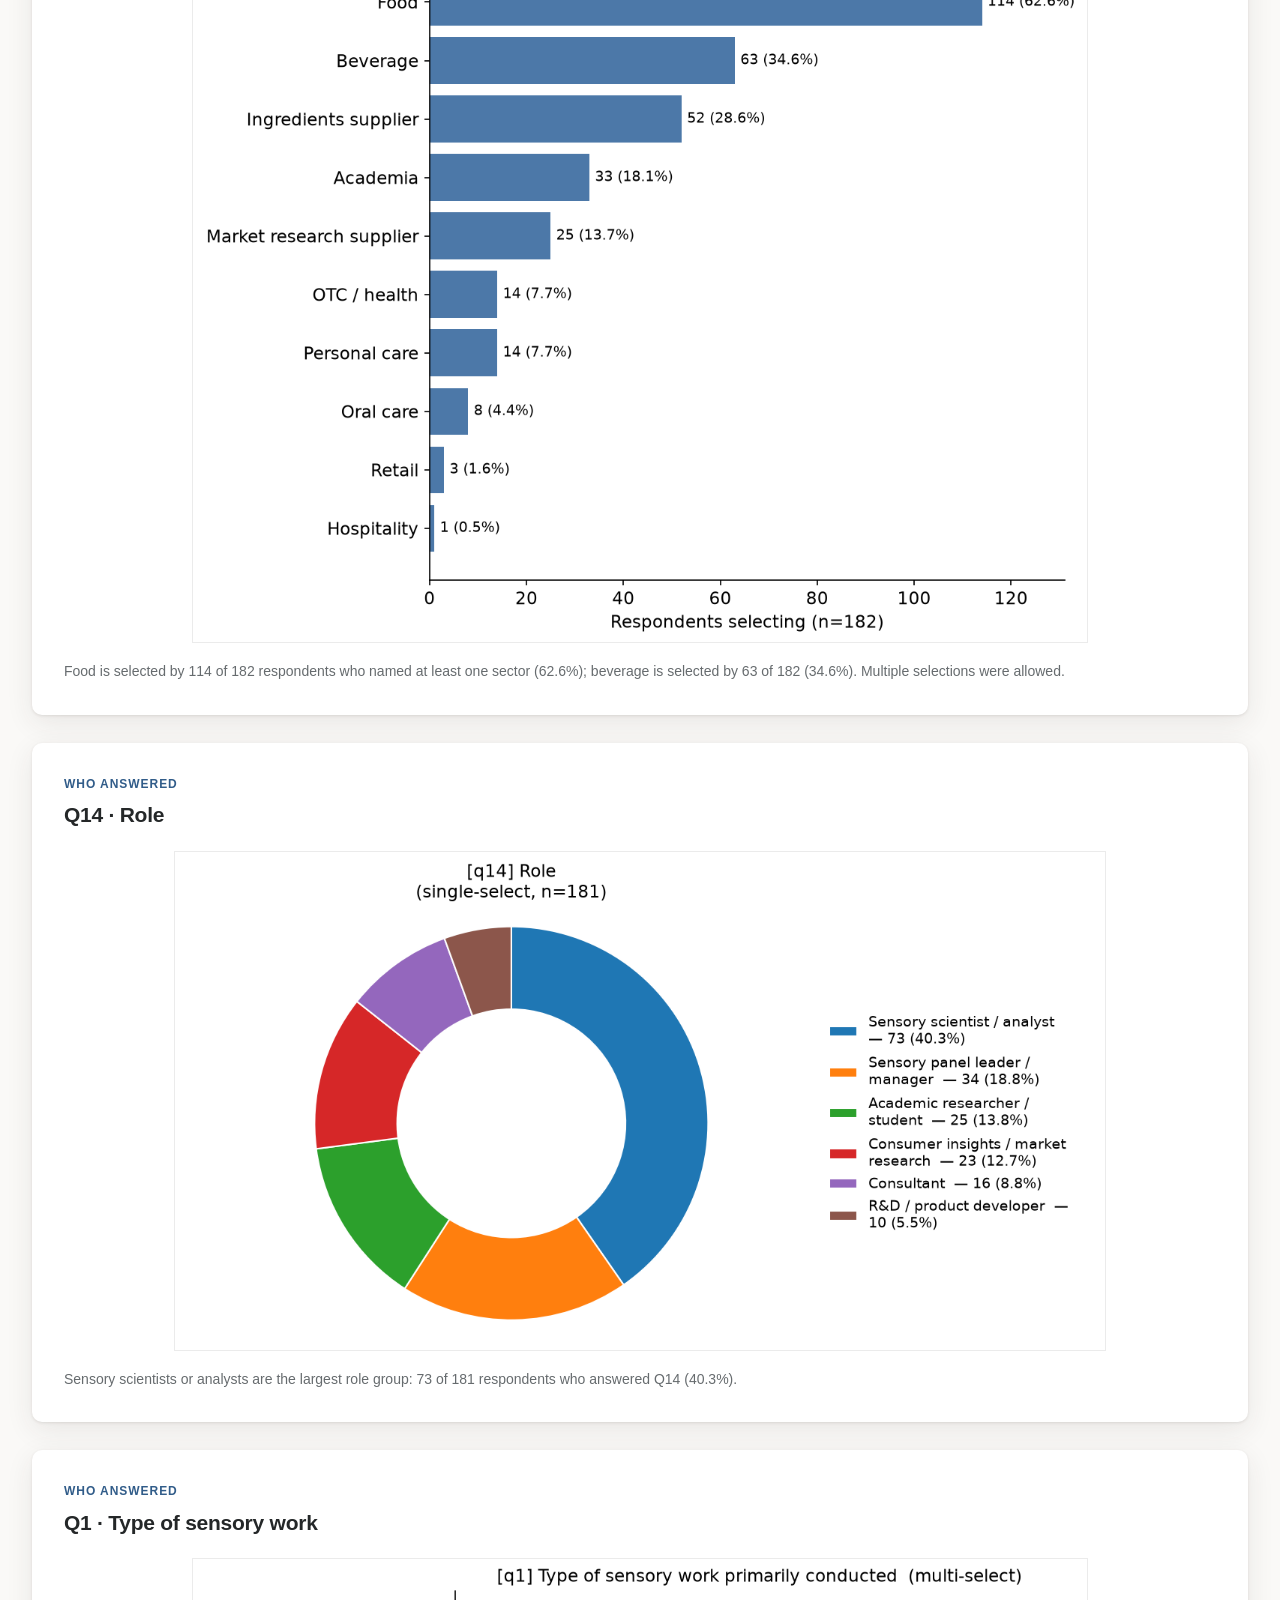
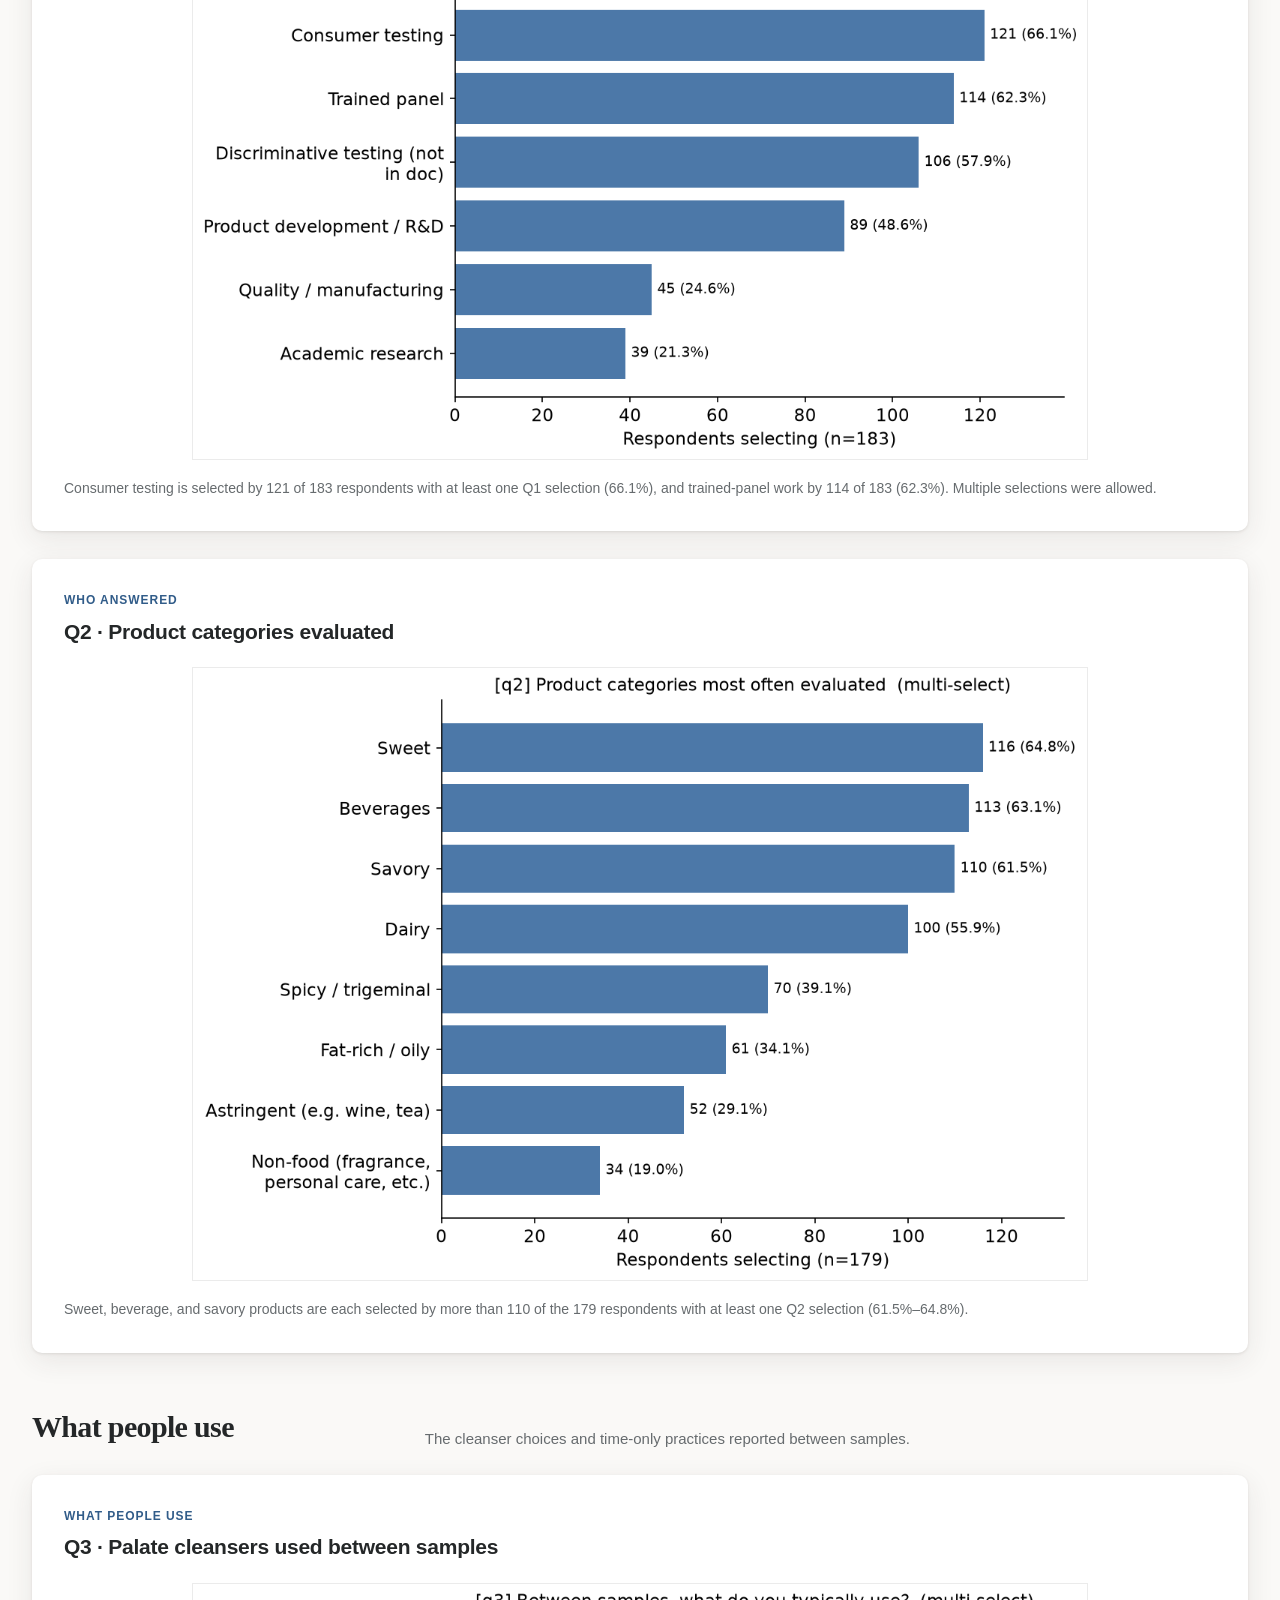
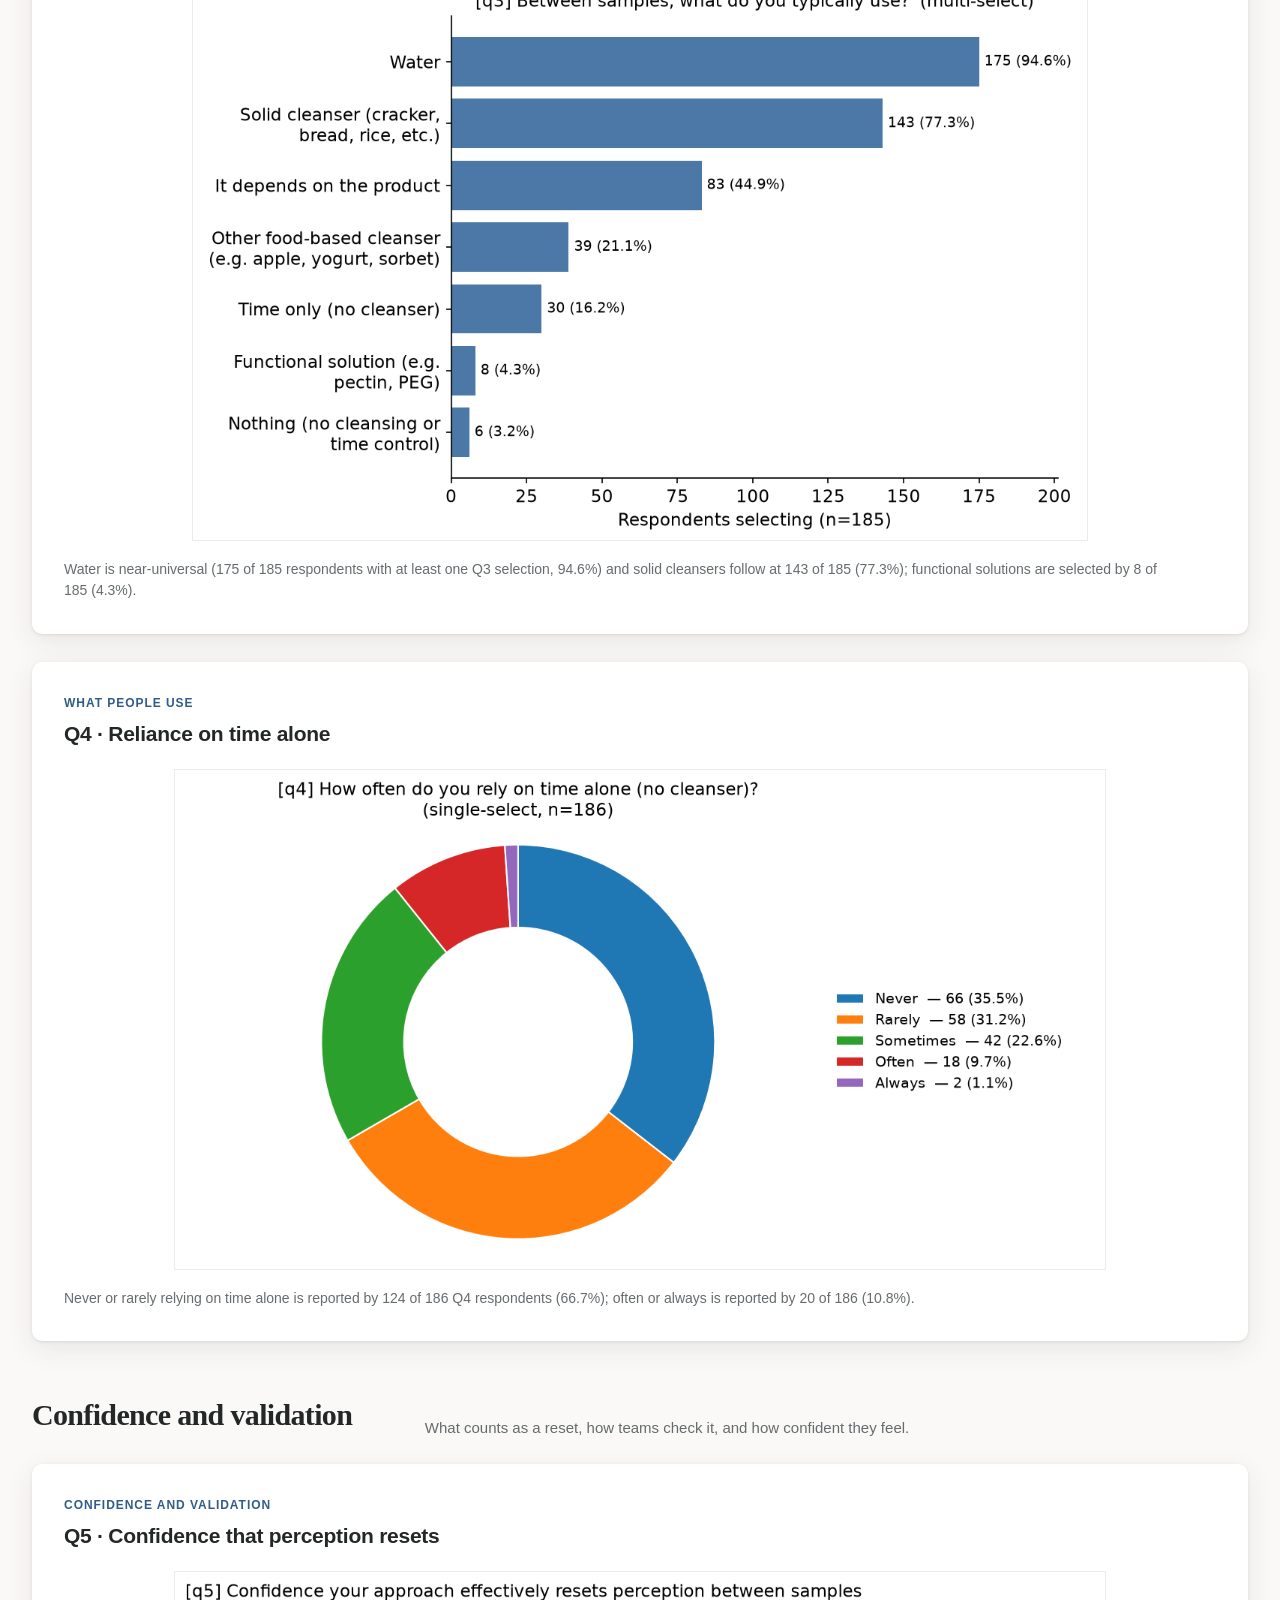
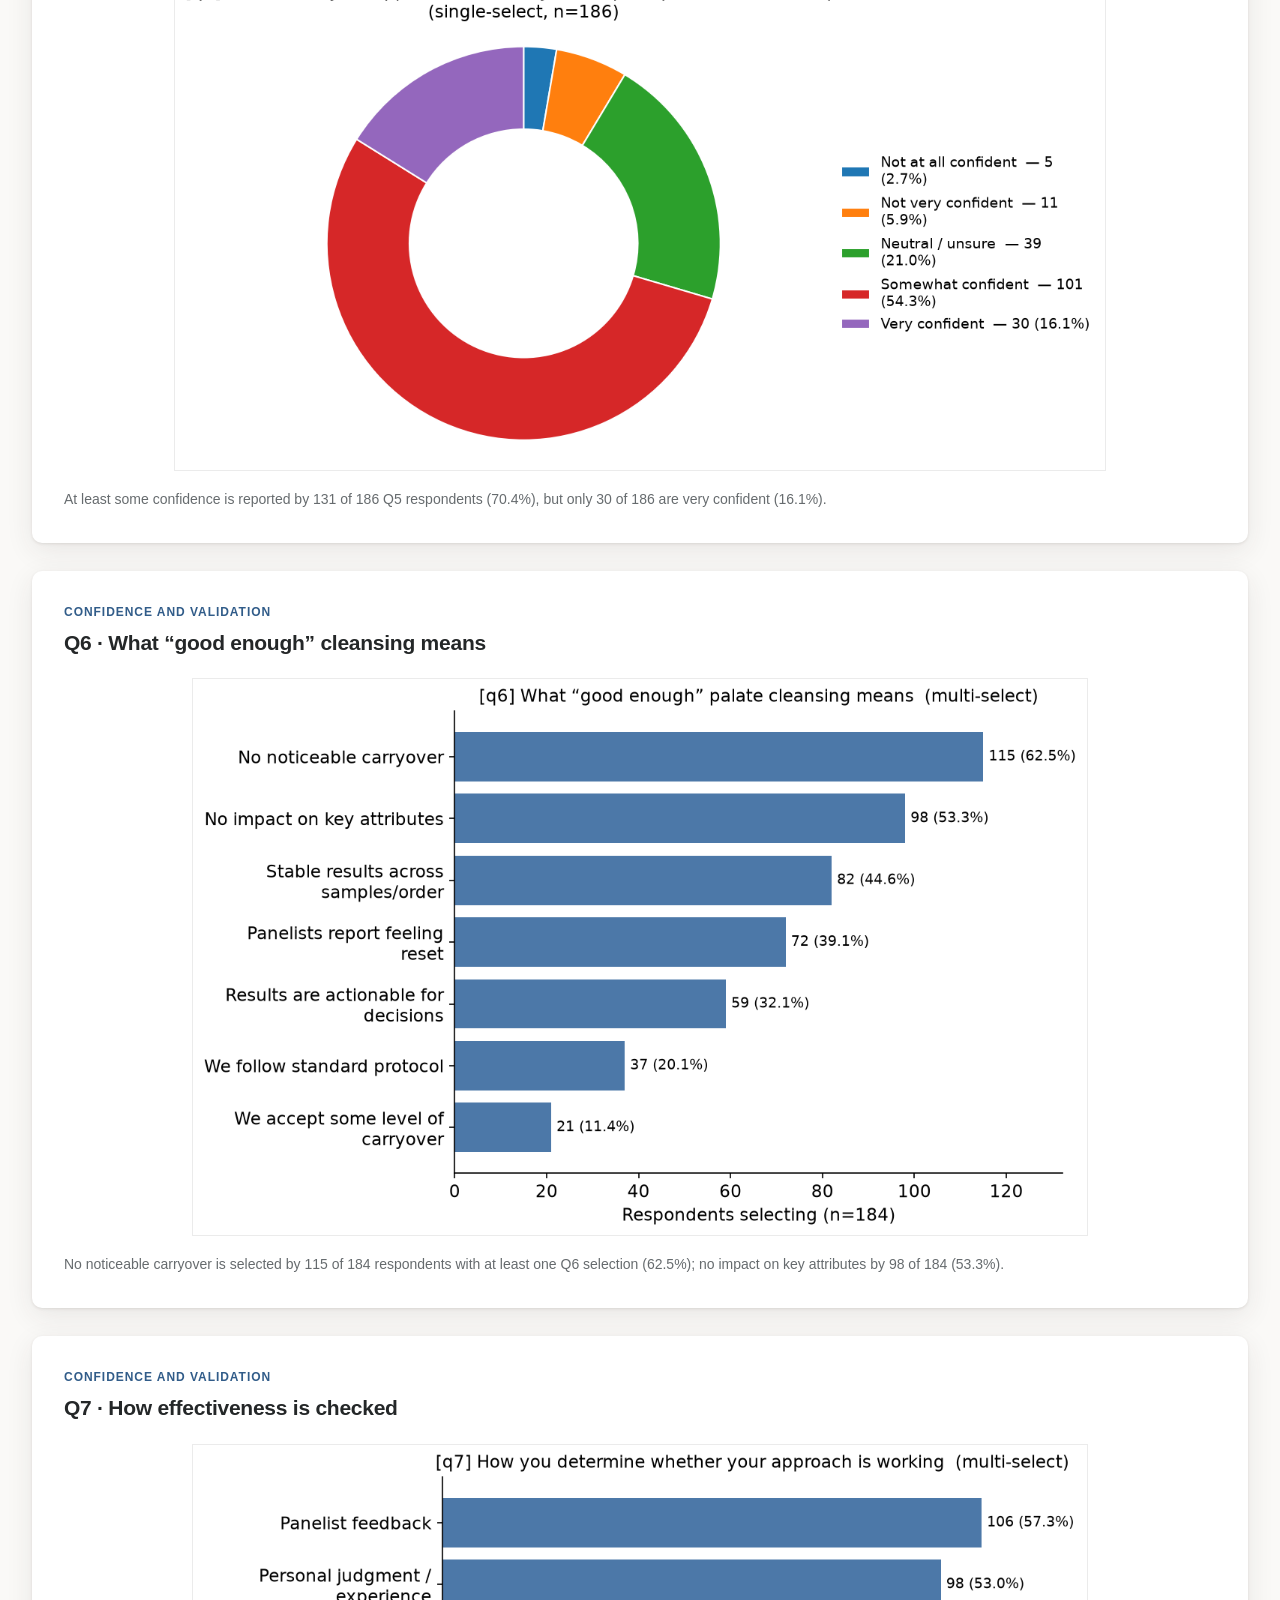
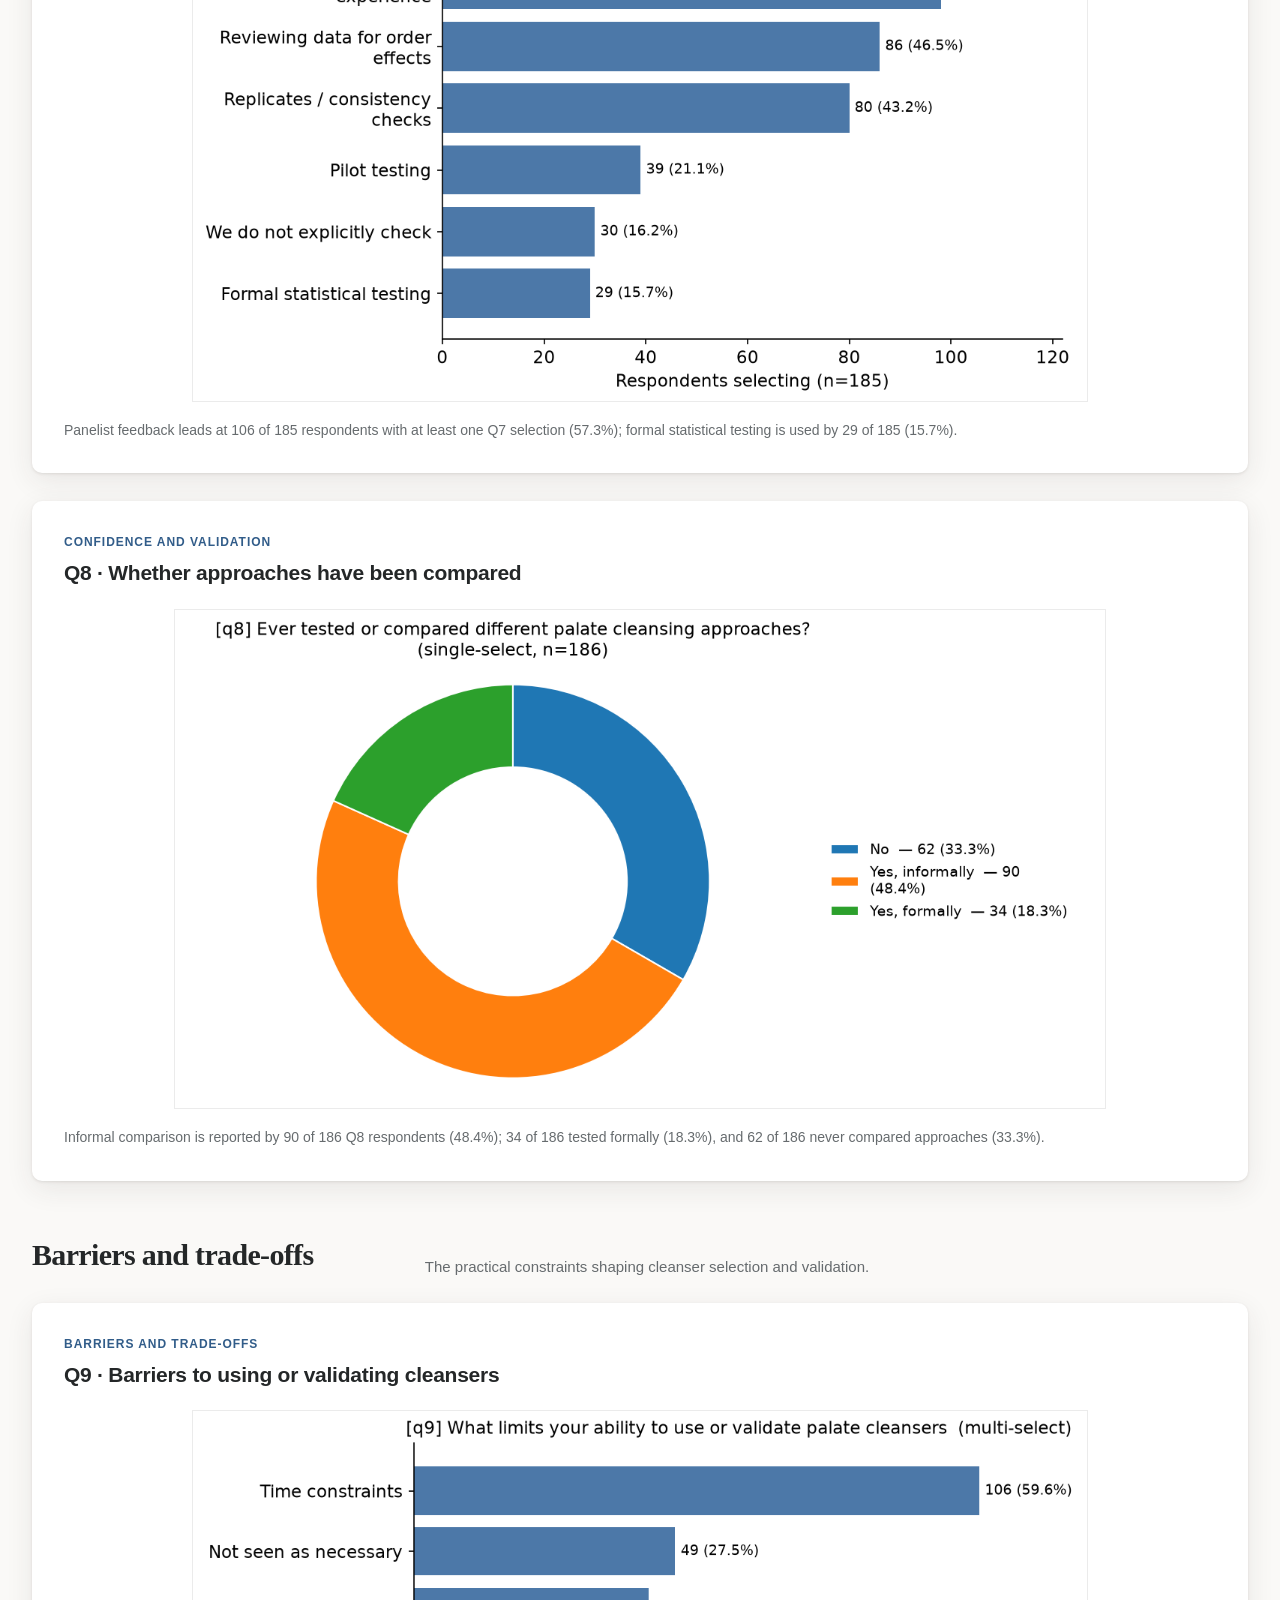
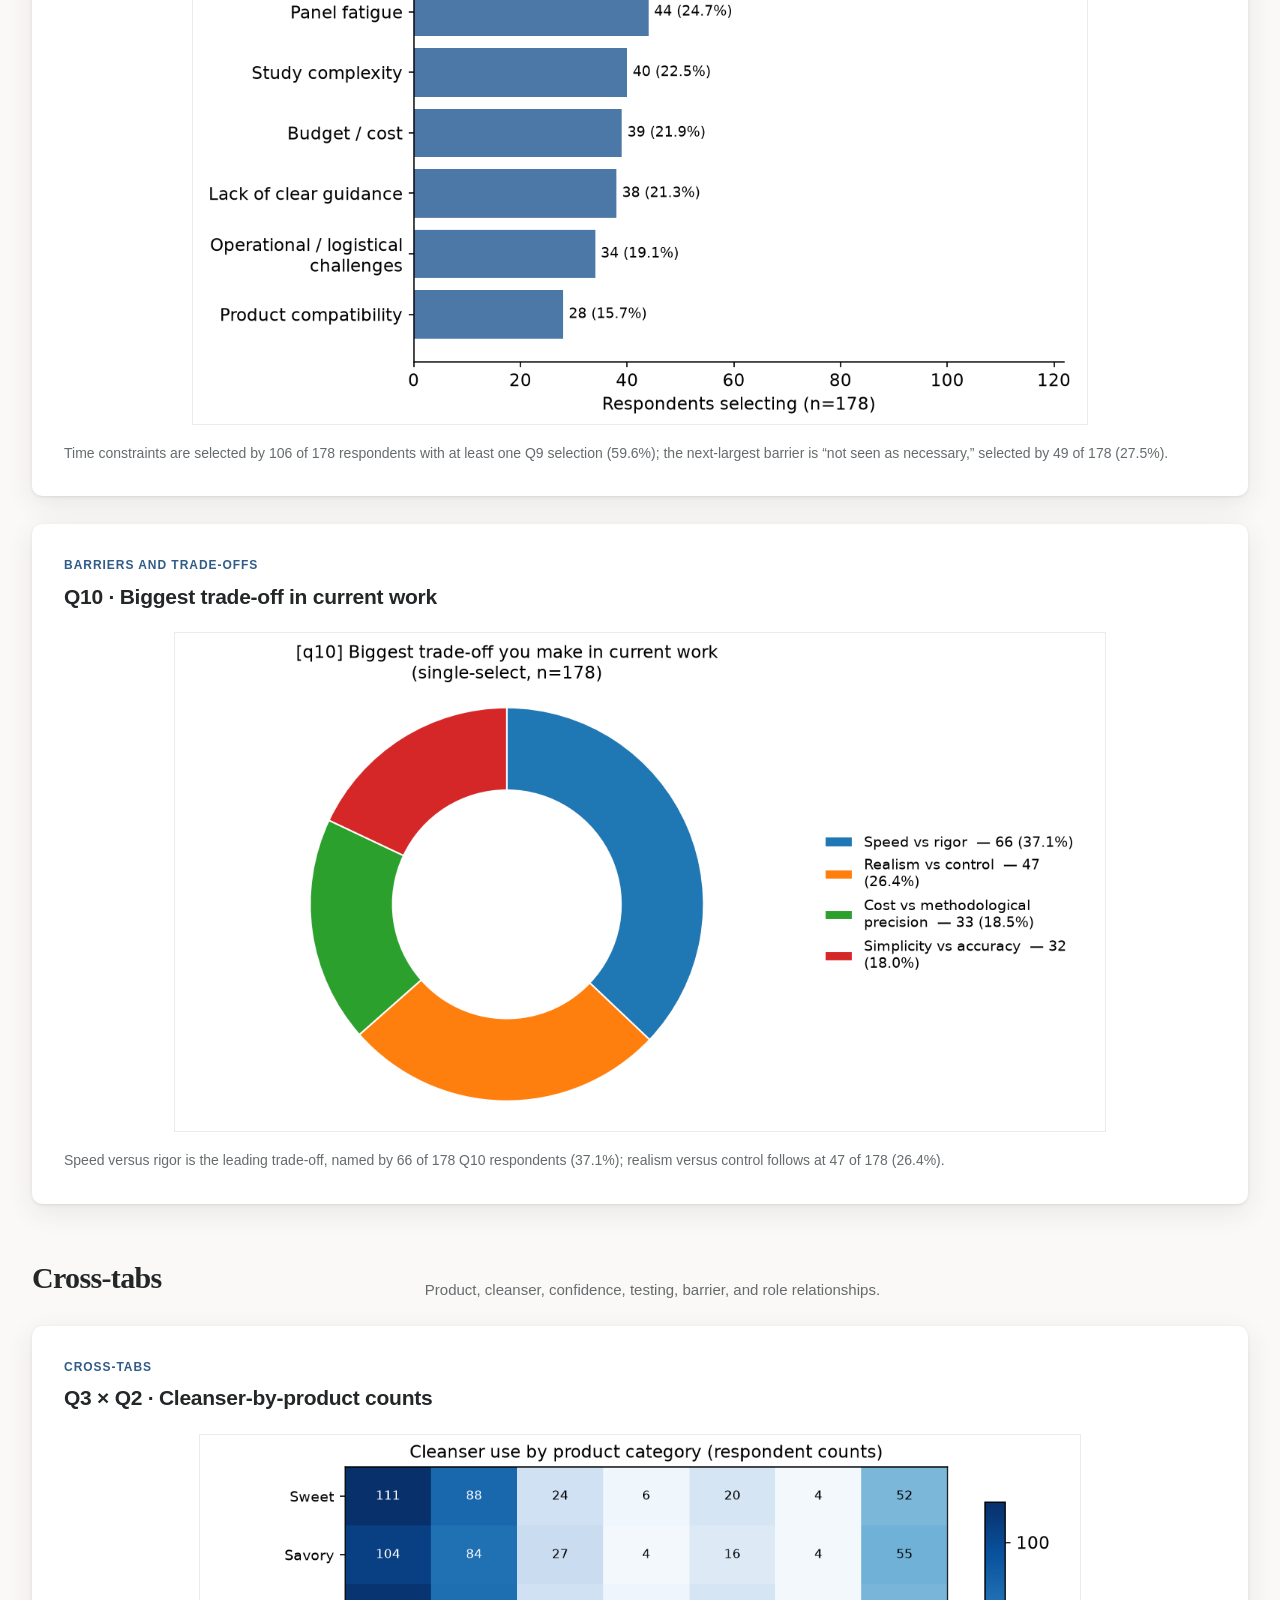
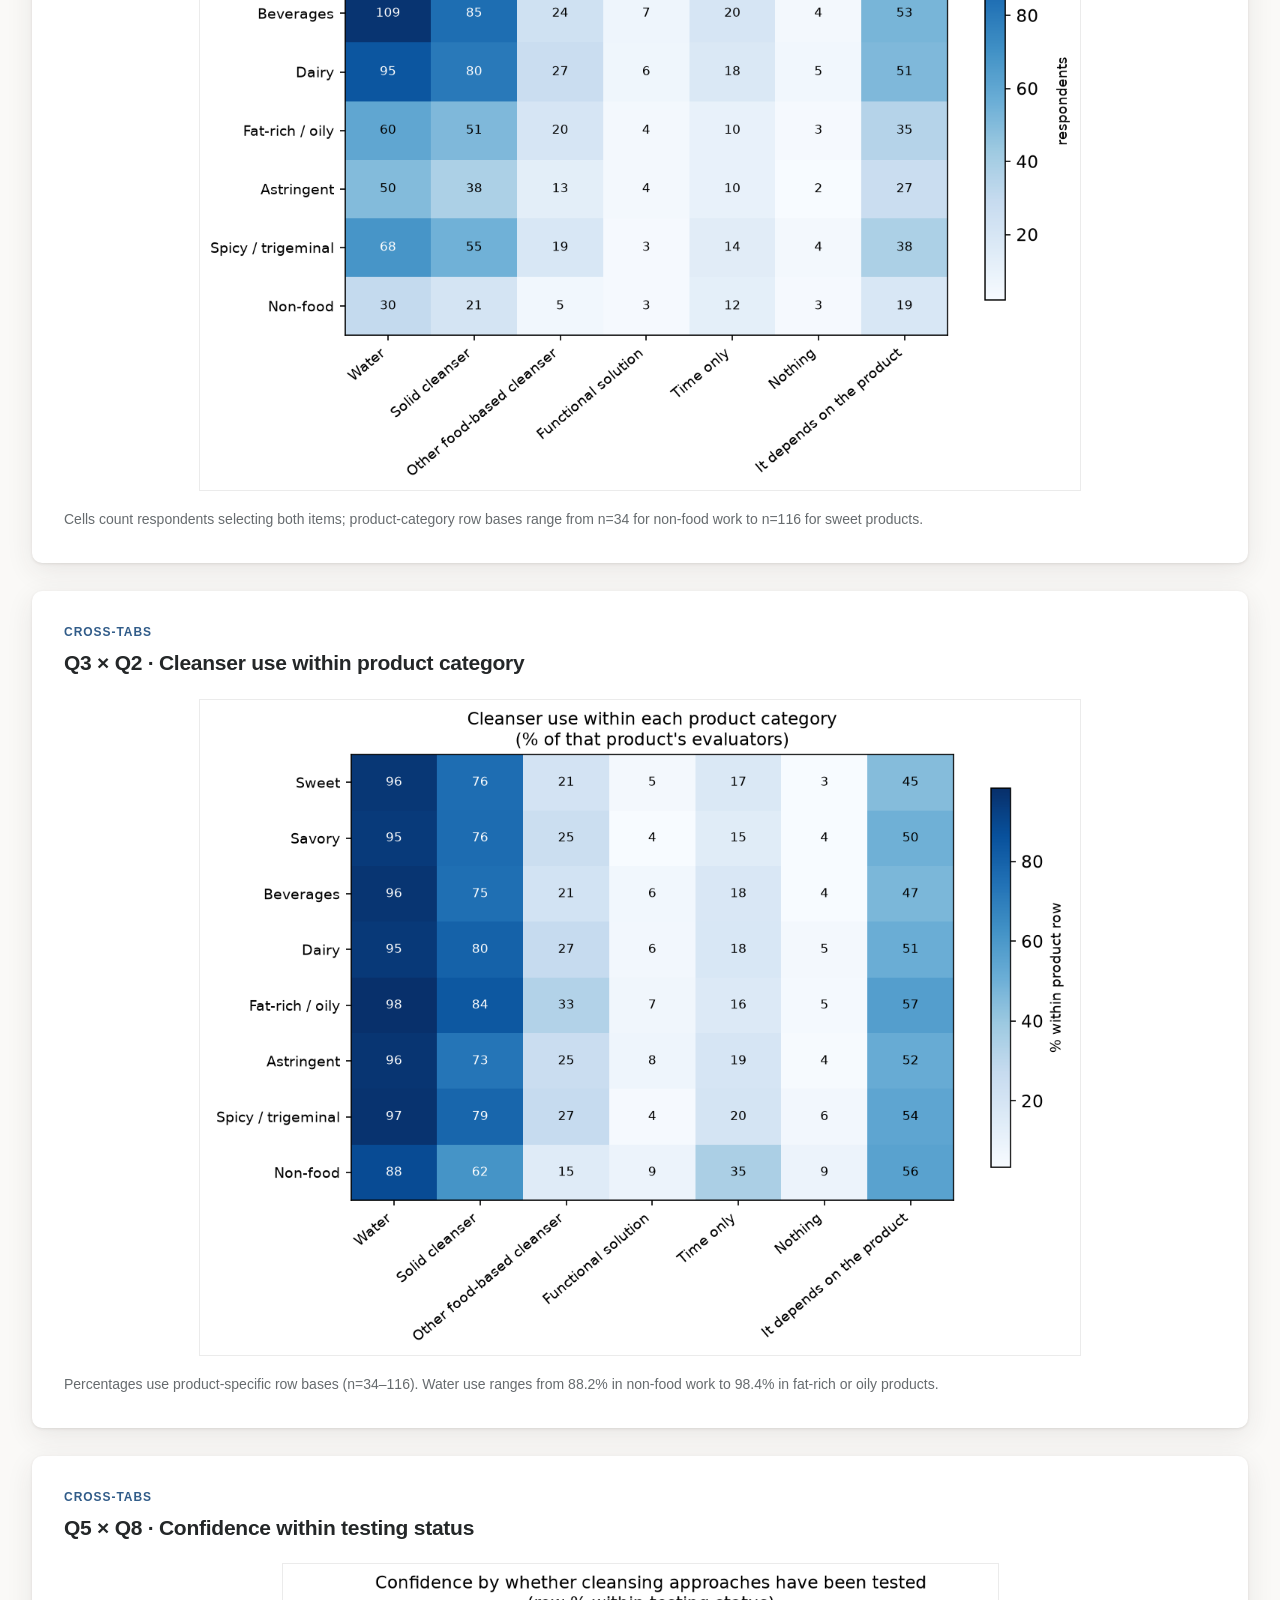
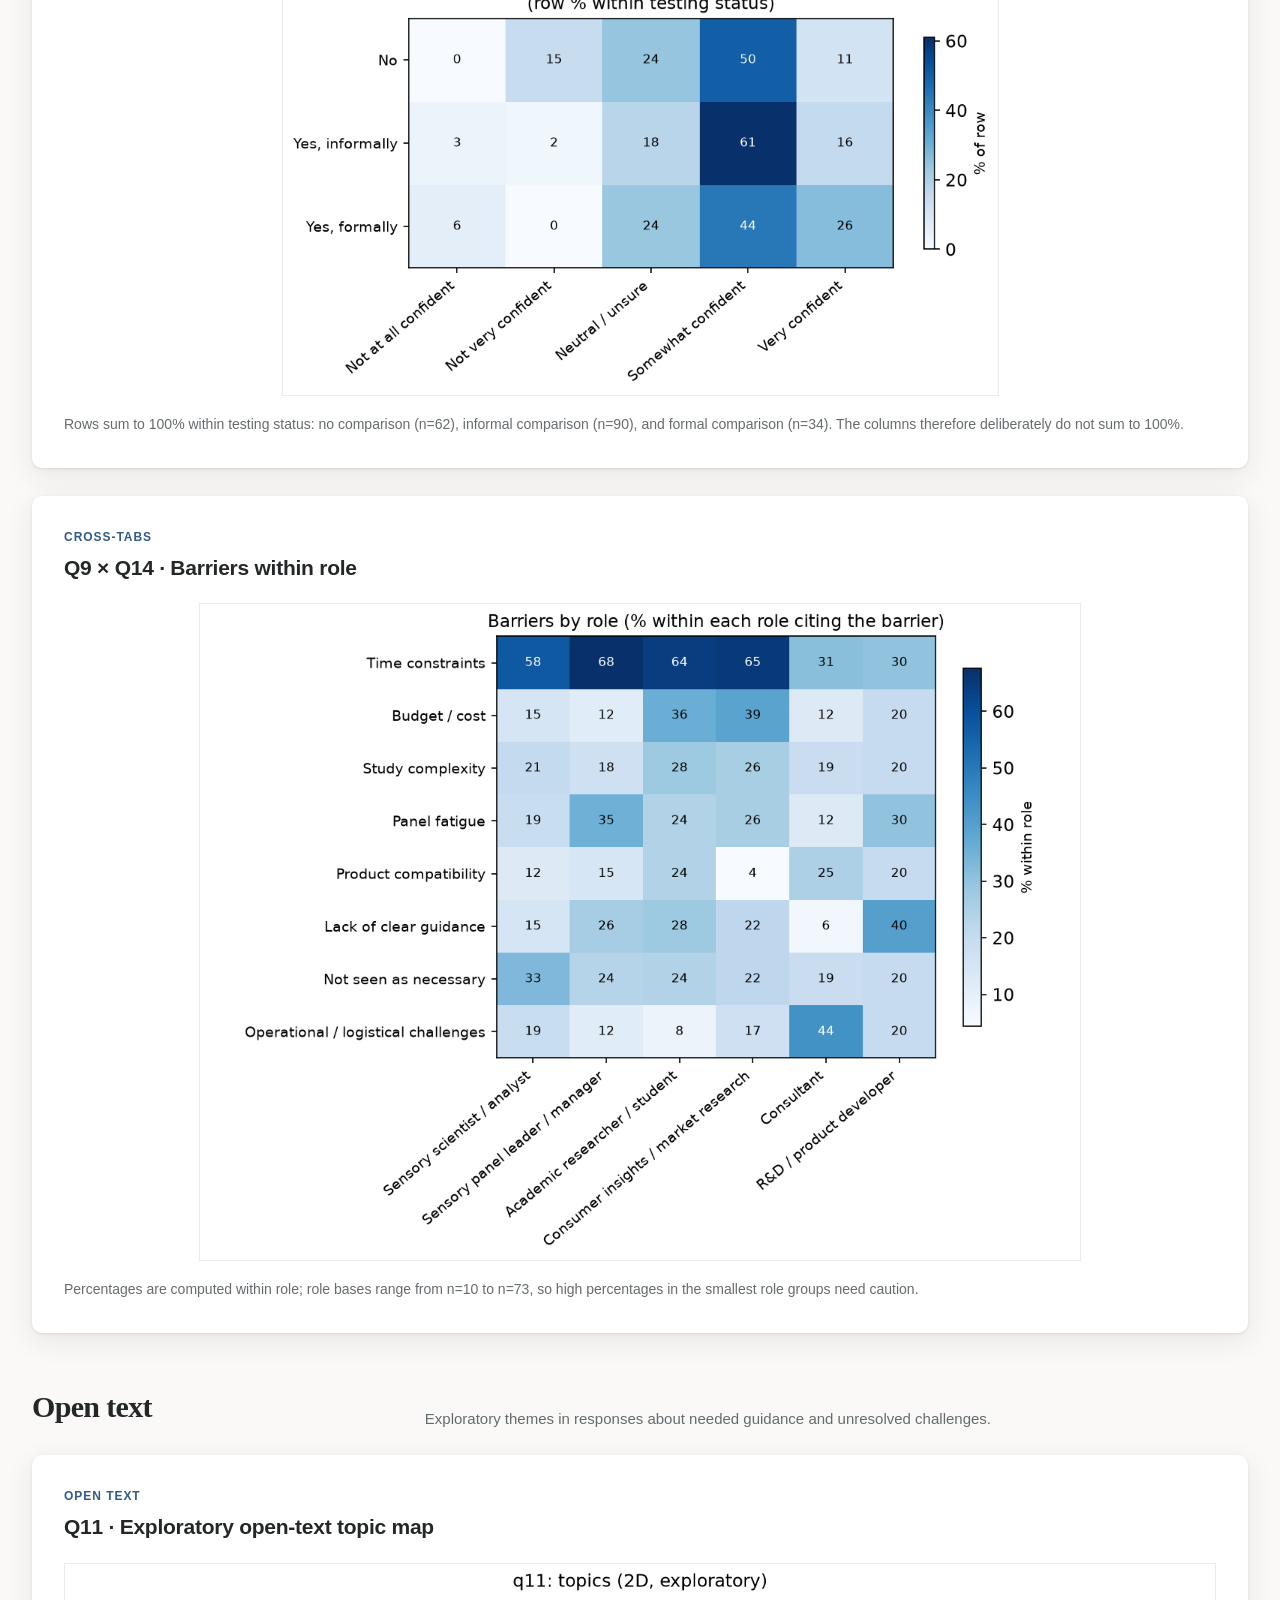
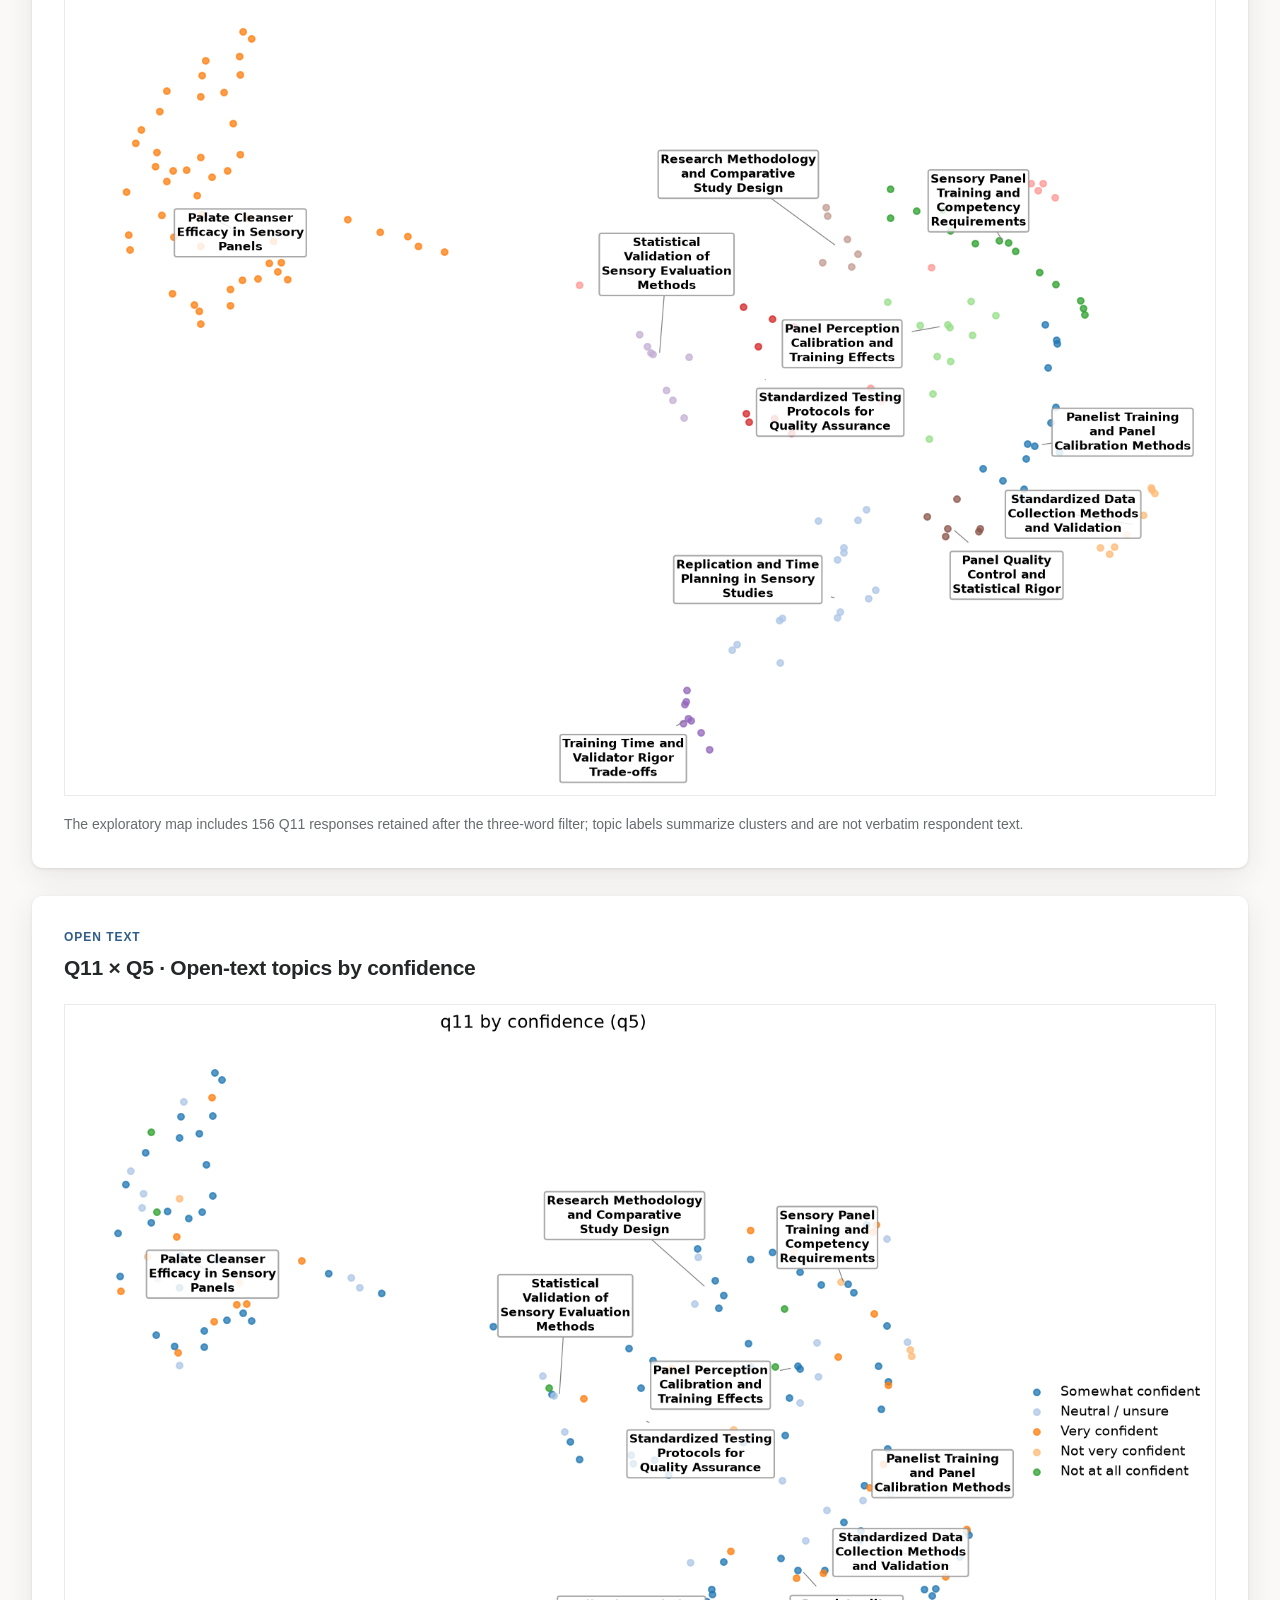
==== commit 9558d1e7: "Fix figure scaling across research site" ====
--- a/index.html
+++ b/index.html
@@ -36,47 +36,52 @@
     <p>Respondent context and the product work represented in the survey.</p>
   </div>
   <div class="figure-grid">
-<figure class="figure-card span-2" data-figure-id="survey-q12-region">
+<figure class="figure-card" data-figure-id="survey-q12-region">
   <p class="section-index">Who answered</p>
   <h3>Q12 · Region</h3>
   <img src="assets/figures/survey/survey-q12-region.png"
-       alt="Donut chart showing survey respondents by world region." width="1194" height="729" loading="lazy">
+       style="--src-w: 1243; --display-w: 932.25px"
+       alt="Donut chart showing survey respondents by world region." width="1243" height="667" loading="lazy">
   <figcaption>North America accounts for 100 of 183 respondents who answered Q12 (54.6%); Europe accounts for 44 of 183 (24.0%).
 </figcaption>
   
 </figure>
-<figure class="figure-card span-2" data-figure-id="survey-q13-industry">
+<figure class="figure-card" data-figure-id="survey-q13-industry">
   <p class="section-index">Who answered</p>
   <h3>Q13 · Industry and sector</h3>
   <img src="assets/figures/survey/survey-q13-industry.png"
-       alt="Horizontal bar chart showing the industries and sectors represented." width="1287" height="969" loading="lazy">
+       style="--src-w: 1195; --display-w: 896.25px"
+       alt="Horizontal bar chart showing the industries and sectors represented." width="1195" height="969" loading="lazy">
   <figcaption>Food is selected by 114 of 182 respondents who named at least one sector (62.6%); beverage is selected by 63 of 182 (34.6%). Multiple selections were allowed.
 </figcaption>
   
 </figure>
-<figure class="figure-card span-2" data-figure-id="survey-q14-role">
+<figure class="figure-card" data-figure-id="survey-q14-role">
   <p class="section-index">Who answered</p>
   <h3>Q14 · Role</h3>
   <img src="assets/figures/survey/survey-q14-role.png"
-       alt="Donut chart showing respondents by professional role." width="1194" height="729" loading="lazy">
+       style="--src-w: 1243; --display-w: 932.25px"
+       alt="Donut chart showing respondents by professional role." width="1243" height="667" loading="lazy">
   <figcaption>Sensory scientists or analysts are the largest role group: 73 of 181 respondents who answered Q14 (40.3%).
 </figcaption>
   
 </figure>
-<figure class="figure-card span-1" data-figure-id="survey-q1-work">
+<figure class="figure-card" data-figure-id="survey-q1-work">
   <p class="section-index">Who answered</p>
   <h3>Q1 · Type of sensory work</h3>
   <img src="assets/figures/survey/survey-q1-work.png"
-       alt="Horizontal bar chart showing the types of sensory work respondents conduct." width="1287" height="669" loading="lazy">
+       style="--src-w: 1195; --display-w: 896.25px"
+       alt="Horizontal bar chart showing the types of sensory work respondents conduct." width="1195" height="669" loading="lazy">
   <figcaption>Consumer testing is selected by 121 of 183 respondents with at least one Q1 selection (66.1%), and trained-panel work by 114 of 183 (62.3%). Multiple selections were allowed.
 </figcaption>
   
 </figure>
-<figure class="figure-card span-1" data-figure-id="survey-q2-products">
+<figure class="figure-card" data-figure-id="survey-q2-products">
   <p class="section-index">Who answered</p>
   <h3>Q2 · Product categories evaluated</h3>
   <img src="assets/figures/survey/survey-q2-products.png"
-       alt="Horizontal bar chart showing product categories evaluated by respondents." width="1287" height="819" loading="lazy">
+       style="--src-w: 1195; --display-w: 896.25px"
+       alt="Horizontal bar chart showing product categories evaluated by respondents." width="1195" height="819" loading="lazy">
   <figcaption>Sweet, beverage, and savory products are each selected by more than 110 of the 179 respondents with at least one Q2 selection (61.5%–64.8%).
 </figcaption>
   
@@ -88,20 +93,22 @@
     <p>The cleanser choices and time-only practices reported between samples.</p>
   </div>
   <div class="figure-grid">
-<figure class="figure-card span-1" data-figure-id="survey-q3-cleansers">
+<figure class="figure-card" data-figure-id="survey-q3-cleansers">
   <p class="section-index">What people use</p>
   <h3>Q3 · Palate cleansers used between samples</h3>
   <img src="assets/figures/survey/survey-q3-cleansers.png"
-       alt="Horizontal bar chart showing palate cleansers used between samples." width="1287" height="744" loading="lazy">
+       style="--src-w: 1195; --display-w: 896.25px"
+       alt="Horizontal bar chart showing palate cleansers used between samples." width="1195" height="744" loading="lazy">
   <figcaption>Water is near-universal (175 of 185 respondents with at least one Q3 selection, 94.6%) and solid cleansers follow at 143 of 185 (77.3%); functional solutions are selected by 8 of 185 (4.3%).
 </figcaption>
   
 </figure>
-<figure class="figure-card span-1" data-figure-id="survey-q4-time">
+<figure class="figure-card" data-figure-id="survey-q4-time">
   <p class="section-index">What people use</p>
   <h3>Q4 · Reliance on time alone</h3>
   <img src="assets/figures/survey/survey-q4-time.png"
-       alt="Donut chart showing how often respondents rely on time alone between samples." width="1194" height="729" loading="lazy">
+       style="--src-w: 1243; --display-w: 932.25px"
+       alt="Donut chart showing how often respondents rely on time alone between samples." width="1243" height="667" loading="lazy">
   <figcaption>Never or rarely relying on time alone is reported by 124 of 186 Q4 respondents (66.7%); often or always is reported by 20 of 186 (10.8%).
 </figcaption>
   
@@ -113,38 +120,42 @@
     <p>What counts as a reset, how teams check it, and how confident they feel.</p>
   </div>
   <div class="figure-grid">
-<figure class="figure-card span-2" data-figure-id="survey-q5-confidence">
+<figure class="figure-card" data-figure-id="survey-q5-confidence">
   <p class="section-index">Confidence and validation</p>
   <h3>Q5 · Confidence that perception resets</h3>
   <img src="assets/figures/survey/survey-q5-confidence.png"
-       alt="Donut chart showing confidence that the current approach resets perception." width="1194" height="729" loading="lazy">
+       style="--src-w: 1243; --display-w: 932.25px"
+       alt="Donut chart showing confidence that the current approach resets perception." width="1243" height="667" loading="lazy">
   <figcaption>At least some confidence is reported by 131 of 186 Q5 respondents (70.4%), but only 30 of 186 are very confident (16.1%).
 </figcaption>
   
 </figure>
-<figure class="figure-card span-1" data-figure-id="survey-q6-good-enough">
+<figure class="figure-card" data-figure-id="survey-q6-good-enough">
   <p class="section-index">Confidence and validation</p>
   <h3>Q6 · What “good enough” cleansing means</h3>
   <img src="assets/figures/survey/survey-q6-good-enough.png"
-       alt="Horizontal bar chart showing definitions of good-enough palate cleansing." width="1287" height="744" loading="lazy">
+       style="--src-w: 1195; --display-w: 896.25px"
+       alt="Horizontal bar chart showing definitions of good-enough palate cleansing." width="1195" height="744" loading="lazy">
   <figcaption>No noticeable carryover is selected by 115 of 184 respondents with at least one Q6 selection (62.5%); no impact on key attributes by 98 of 184 (53.3%).
 </figcaption>
   
 </figure>
-<figure class="figure-card span-1" data-figure-id="survey-q7-checks">
+<figure class="figure-card" data-figure-id="survey-q7-checks">
   <p class="section-index">Confidence and validation</p>
   <h3>Q7 · How effectiveness is checked</h3>
   <img src="assets/figures/survey/survey-q7-checks.png"
-       alt="Horizontal bar chart showing how respondents check cleanser effectiveness." width="1287" height="744" loading="lazy">
+       style="--src-w: 1195; --display-w: 896.25px"
+       alt="Horizontal bar chart showing how respondents check cleanser effectiveness." width="1195" height="744" loading="lazy">
   <figcaption>Panelist feedback leads at 106 of 185 respondents with at least one Q7 selection (57.3%); formal statistical testing is used by 29 of 185 (15.7%).
 </figcaption>
   
 </figure>
-<figure class="figure-card span-1" data-figure-id="survey-q8-tested">
+<figure class="figure-card" data-figure-id="survey-q8-tested">
   <p class="section-index">Confidence and validation</p>
   <h3>Q8 · Whether approaches have been compared</h3>
   <img src="assets/figures/survey/survey-q8-tested.png"
-       alt="Donut chart showing whether respondents have compared palate-cleansing approaches." width="1194" height="729" loading="lazy">
+       style="--src-w: 1243; --display-w: 932.25px"
+       alt="Donut chart showing whether respondents have compared palate-cleansing approaches." width="1243" height="667" loading="lazy">
   <figcaption>Informal comparison is reported by 90 of 186 Q8 respondents (48.4%); 34 of 186 tested formally (18.3%), and 62 of 186 never compared approaches (33.3%).
 </figcaption>
   
@@ -156,20 +167,22 @@
     <p>The practical constraints shaping cleanser selection and validation.</p>
   </div>
   <div class="figure-grid">
-<figure class="figure-card span-1" data-figure-id="survey-q9-barriers">
+<figure class="figure-card" data-figure-id="survey-q9-barriers">
   <p class="section-index">Barriers and trade-offs</p>
   <h3>Q9 · Barriers to using or validating cleansers</h3>
   <img src="assets/figures/survey/survey-q9-barriers.png"
-       alt="Horizontal bar chart showing barriers to cleanser use or validation." width="1287" height="819" loading="lazy">
+       style="--src-w: 1195; --display-w: 896.25px"
+       alt="Horizontal bar chart showing barriers to cleanser use or validation." width="1195" height="819" loading="lazy">
   <figcaption>Time constraints are selected by 106 of 178 respondents with at least one Q9 selection (59.6%); the next-largest barrier is “not seen as necessary,” selected by 49 of 178 (27.5%).
 </figcaption>
   
 </figure>
-<figure class="figure-card span-1" data-figure-id="survey-q10-tradeoff">
+<figure class="figure-card" data-figure-id="survey-q10-tradeoff">
   <p class="section-index">Barriers and trade-offs</p>
   <h3>Q10 · Biggest trade-off in current work</h3>
   <img src="assets/figures/survey/survey-q10-tradeoff.png"
-       alt="Donut chart showing the biggest trade-offs respondents make in current work." width="1194" height="729" loading="lazy">
+       style="--src-w: 1243; --display-w: 932.25px"
+       alt="Donut chart showing the biggest trade-offs respondents make in current work." width="1243" height="667" loading="lazy">
   <figcaption>Speed versus rigor is the leading trade-off, named by 66 of 178 Q10 respondents (37.1%); realism versus control follows at 47 of 178 (26.4%).
 </figcaption>
   
@@ -181,37 +194,41 @@
     <p>Product, cleanser, confidence, testing, barrier, and role relationships.</p>
   </div>
   <div class="figure-grid">
-<figure class="figure-card span-2" data-figure-id="survey-q3-q2-counts">
+<figure class="figure-card" data-figure-id="survey-q3-q2-counts">
   <p class="section-index">Cross-tabs</p>
   <h3>Q3 × Q2 · Cleanser-by-product counts</h3>
   <img src="assets/figures/survey/survey-q3-q2-counts.png"
+       style="--src-w: 1176; --display-w: 882px"
        alt="Heatmap of respondent counts for cleanser choice by product category." width="1176" height="877" loading="lazy">
   <figcaption>Cells count respondents selecting both items; product-category row bases range from n=34 for non-food work to n=116 for sweet products.
 </figcaption>
   
 </figure>
-<figure class="figure-card span-2" data-figure-id="survey-q3-q2-pct">
+<figure class="figure-card" data-figure-id="survey-q3-q2-pct">
   <p class="section-index">Cross-tabs</p>
   <h3>Q3 × Q2 · Cleanser use within product category</h3>
   <img src="assets/figures/survey/survey-q3-q2-pct.png"
+       style="--src-w: 1176; --display-w: 882px"
        alt="Row-normalized heatmap of cleanser use within each product category." width="1176" height="877" loading="lazy">
   <figcaption>Percentages use product-specific row bases (n=34–116). Water use ranges from 88.2% in non-food work to 98.4% in fat-rich or oily products.
 </figcaption>
   
 </figure>
-<figure class="figure-card span-2" data-figure-id="survey-q5-q8-pct">
+<figure class="figure-card" data-figure-id="survey-q5-q8-pct">
   <p class="section-index">Cross-tabs</p>
   <h3>Q5 × Q8 · Confidence within testing status</h3>
   <img src="assets/figures/survey/survey-q5-q8-pct.png"
+       style="--src-w: 956; --display-w: 717px"
        alt="Heatmap of confidence distributions within each testing-status group." width="956" height="577" loading="lazy">
   <figcaption>Rows sum to 100% within testing status: no comparison (n=62), informal comparison (n=90), and formal comparison (n=34). The columns therefore deliberately do not sum to 100%.
 </figcaption>
   
 </figure>
-<figure class="figure-card span-2" data-figure-id="survey-q9-q14-pct">
+<figure class="figure-card" data-figure-id="survey-q9-q14-pct">
   <p class="section-index">Cross-tabs</p>
   <h3>Q9 × Q14 · Barriers within role</h3>
   <img src="assets/figures/survey/survey-q9-q14-pct.png"
+       style="--src-w: 1176; --display-w: 882px"
        alt="Heatmap of barrier selection percentages within professional roles." width="1176" height="877" loading="lazy">
   <figcaption>Percentages are computed within role; role bases range from n=10 to n=73, so high percentages in the smallest role groups need caution.
 </figcaption>
@@ -224,19 +241,21 @@
     <p>Exploratory themes in responses about needed guidance and unresolved challenges.</p>
   </div>
   <div class="figure-grid">
-<figure class="figure-card span-2" data-figure-id="survey-q11-topics">
+<figure class="figure-card" data-figure-id="survey-q11-topics">
   <p class="section-index">Open text</p>
   <h3>Q11 · Exploratory open-text topic map</h3>
   <img src="assets/figures/survey/survey-q11-topics.png"
+       style="--src-w: 1630; --display-w: 1222.5px"
        alt="Two-dimensional topic map of filtered Q11 open-text responses." width="1630" height="1180" loading="lazy">
   <figcaption>The exploratory map includes 156 Q11 responses retained after the three-word filter; topic labels summarize clusters and are not verbatim respondent text.
 </figcaption>
   
 </figure>
-<figure class="figure-card span-2" data-figure-id="survey-q11-confidence">
+<figure class="figure-card" data-figure-id="survey-q11-confidence">
   <p class="section-index">Open text</p>
   <h3>Q11 × Q5 · Open-text topics by confidence</h3>
   <img src="assets/figures/survey/survey-q11-confidence.png"
+       style="--src-w: 1630; --display-w: 1222.5px"
        alt="Two-dimensional Q11 topic map colored by confidence in the current approach." width="1630" height="1180" loading="lazy">
   <figcaption>Confidence is overlaid on the same n=156 filtered Q11 responses; spatial proximity is exploratory and does not establish subgroup differences.
 </figcaption>
@@ -274,8 +293,8 @@
     <p class="table-error" id="table-error" hidden>The figure summary is still available; rebuild or retry the page to restore the paper table.</p>
     <div class="table-scroll" tabindex="0" aria-label="Scrollable paper-level literature table">
       <table id="papers-table">
-        <colgroup><col class="col-paper"><col class="col-year"><col class="col-title"><col class="col-journal"><col class="col-type"><col class="col-evaluated"><col class="col-product"><col class="col-sensations"><col class="col-cleansers"><col class="col-panel"><col class="col-n-obs"><col class="col-effective"><col class="col-recommendation"></colgroup>
-        <thead><tr><th scope="col" class="col-paper" data-key="paper" data-numeric="false" aria-sort="none"><button class="sort-button" type="button" data-sort="paper">paper <span class="sort-mark" aria-hidden="true">↕</span></button></th><th scope="col" class="col-year number" data-key="year" data-numeric="true" aria-sort="none"><button class="sort-button" type="button" data-sort="year">year <span class="sort-mark" aria-hidden="true">↕</span></button></th><th scope="col" class="col-title" data-key="Title" data-numeric="false">Title</th><th scope="col" class="col-journal" data-key="Journal/Source" data-numeric="false">Journal/Source</th><th scope="col" class="col-type" data-key="paper_type" data-numeric="false">paper_type</th><th scope="col" class="col-evaluated" data-key="evaluated" data-numeric="false">evaluated</th><th scope="col" class="col-product" data-key="product" data-numeric="false">product</th><th scope="col" class="col-sensations" data-key="sensations" data-numeric="false">sensations</th><th scope="col" class="col-cleansers" data-key="cleansers" data-numeric="false">cleansers</th><th scope="col" class="col-panel" data-key="panel" data-numeric="false">panel</th><th scope="col" class="col-n-obs number" data-key="n_obs" data-numeric="true" aria-sort="none"><button class="sort-button" type="button" data-sort="n_obs">n_obs <span class="sort-mark" aria-hidden="true">↕</span></button></th><th scope="col" class="col-effective number" data-key="effective" data-numeric="true">effective</th><th scope="col" class="col-recommendation" data-key="recommendation" data-numeric="false">recommendation</th></tr></thead>
+        <colgroup><col class="col-paper"><col class="col-title"><col class="col-journal"><col class="col-evaluated"><col class="col-product"><col class="col-sensations"><col class="col-cleansers"><col class="col-panel"><col class="col-n-obs"><col class="col-effective"><col class="col-recommendation"></colgroup>
+        <thead><tr><th scope="col" class="col-paper" data-key="paper" data-numeric="false" data-col="col-paper" data-breaks="true" aria-sort="none"><button class="sort-button" type="button" data-sort="paper">Paper <span class="sort-mark" aria-hidden="true">↕</span></button></th><th scope="col" class="col-title" data-key="Title" data-numeric="false" data-col="col-title" data-clamp="3">Title</th><th scope="col" class="col-journal" data-key="Journal/Source" data-numeric="false" data-col="col-journal" data-clamp="3">Journal / source</th><th scope="col" class="col-evaluated" data-key="evaluated" data-numeric="false" data-col="col-evaluated">Evaluated</th><th scope="col" class="col-product" data-key="product" data-numeric="false" data-col="col-product" data-breaks="true">Product</th><th scope="col" class="col-sensations" data-key="sensations" data-numeric="false" data-col="col-sensations" data-breaks="true">Sensations</th><th scope="col" class="col-cleansers" data-key="cleansers" data-numeric="false" data-col="col-cleansers" data-breaks="true">Cleansers</th><th scope="col" class="col-panel" data-key="panel" data-numeric="false" data-col="col-panel">Panel</th><th scope="col" class="col-n-obs number" data-key="n_obs" data-numeric="true" data-col="col-n-obs" aria-sort="none"><button class="sort-button" type="button" data-sort="n_obs">Obs. <span class="sort-mark" aria-hidden="true">↕</span></button></th><th scope="col" class="col-effective number" data-key="effective" data-numeric="true" data-col="col-effective">Effective</th><th scope="col" class="col-recommendation" data-key="recommendation" data-numeric="false" data-col="col-recommendation" data-clamp="2">Recommendation</th></tr></thead>
         <tbody id="papers-body"></tbody>
       </table>
     </div>
@@ -287,73 +306,81 @@
     <p>Coverage over time and across the six methodology axes.</p>
   </div>
   <div class="figure-grid">
-<figure class="figure-card span-1" data-figure-id="lit-papers-year">
+<figure class="figure-card" data-figure-id="lit-papers-year">
   <p class="section-index">Corpus</p>
   <h3>Papers per publication year</h3>
   <img src="assets/figures/literature/lit-papers-year.png"
+       style="--src-w: 1308; --display-w: 981px"
        alt="Bar chart showing the number of papers by publication year." width="1308" height="519" loading="lazy">
   <figcaption>The corpus contains 47 papers across 25 publication years from 1946 to 2025; 2016 and 2022 are the peak years with 4 papers each.
 </figcaption>
   
 </figure>
-<figure class="figure-card span-1" data-figure-id="lit-cleanser-observations">
+<figure class="figure-card" data-figure-id="lit-cleanser-observations">
   <p class="section-index">Corpus</p>
   <h3>Cleanser categories · observation-weighted</h3>
   <img src="assets/figures/literature/lit-cleanser-observations.png"
+       style="--src-w: 1182; --display-w: 886.5px"
        alt="Horizontal bar chart of cleanser categories counted by extracted observation." width="1182" height="1260" loading="lazy">
   <figcaption>Water appears in 72 of 325 extracted observations (22.2%), dairy in 47 of 325 (14.5%), and crackers or bread in 40 of 325 (12.3%).
 </figcaption>
   
 </figure>
-<figure class="figure-card span-1" data-figure-id="lit-cleanser-papers">
+<figure class="figure-card" data-figure-id="lit-cleanser-papers">
   <p class="section-index">Corpus</p>
   <h3>Cleanser categories · paper-weighted</h3>
   <img src="assets/figures/literature/lit-cleanser-papers.png"
+       style="--src-w: 1182; --display-w: 886.5px"
        alt="Horizontal bar chart of cleanser categories counted once per paper." width="1182" height="1261" loading="lazy">
   <figcaption>Counting each paper once per category, water appears in 32 of 47 papers (68.1%), dairy in 19 of 47 (40.4%), and crackers or bread in 18 of 47 (38.3%).
 </figcaption>
   
 </figure>
-<figure class="figure-card span-1" data-figure-id="lit-sample-matrix">
+<figure class="figure-card" data-figure-id="lit-sample-matrix">
   <p class="section-index">Corpus</p>
   <h3>Product and sample matrices</h3>
   <img src="assets/figures/literature/lit-sample-matrix.png"
+       style="--src-w: 1182; --display-w: 886.5px"
        alt="Horizontal bar chart of sample matrix categories across literature observations." width="1182" height="1260" loading="lazy">
   <figcaption>Model solutions account for 83 of 325 observations (25.5%) and alcoholic beverages for 77 of 325 (23.7%). Observation-weighted.
 </figcaption>
   
 </figure>
-<figure class="figure-card span-1" data-figure-id="lit-target-sensation">
+<figure class="figure-card" data-figure-id="lit-target-sensation">
   <p class="section-index">Corpus</p>
   <h3>Target sensations</h3>
   <img src="assets/figures/literature/lit-target-sensation.png"
+       style="--src-w: 1182; --display-w: 886.5px"
        alt="Horizontal bar chart of target sensations across literature observations." width="1182" height="1134" loading="lazy">
   <figcaption>Pungency and capsaicin-burn labels account for 56 and 52 of 325 observations respectively; labels remain separate as extracted.
 </figcaption>
   
 </figure>
-<figure class="figure-card span-1" data-figure-id="lit-mechanism">
+<figure class="figure-card" data-figure-id="lit-mechanism">
   <p class="section-index">Corpus</p>
   <h3>Mechanisms addressed</h3>
   <img src="assets/figures/literature/lit-mechanism.png"
+       style="--src-w: 1182; --display-w: 886.5px"
        alt="Horizontal bar chart of mechanisms addressed across literature observations." width="1182" height="1701" loading="lazy">
   <figcaption>Residual stimulation appears in 112 of 325 observations (34.5%), carryover in 101 of 325 (31.1%), and adaptation in 60 of 325 (18.5%).
 </figcaption>
   
 </figure>
-<figure class="figure-card span-1" data-figure-id="lit-panel-type">
+<figure class="figure-card" data-figure-id="lit-panel-type">
   <p class="section-index">Corpus</p>
   <h3>Panel type</h3>
   <img src="assets/figures/literature/lit-panel-type.png"
+       style="--src-w: 1182; --display-w: 886.5px"
        alt="Horizontal bar chart of panel types across literature observations." width="1182" height="504" loading="lazy">
   <figcaption>Trained panels account for 193 of 325 observations (59.4%) and mixed panels for 101 of 325 (31.1%). Observation-weighted.
 </figcaption>
   
 </figure>
-<figure class="figure-card span-1" data-figure-id="lit-study-design">
+<figure class="figure-card" data-figure-id="lit-study-design">
   <p class="section-index">Corpus</p>
   <h3>Study design</h3>
   <img src="assets/figures/literature/lit-study-design.png"
+       style="--src-w: 1182; --display-w: 886.5px"
        alt="Horizontal bar chart of study designs across literature observations." width="1182" height="819" loading="lazy">
   <figcaption>Time-intensity designs account for 163 of 325 observations (50.2%); sequential-monadic designs account for 94 of 325 (28.9%).
 </figcaption>
@@ -366,73 +393,81 @@
     <p>Reported outcomes with observation denominators kept visible.</p>
   </div>
   <div class="figure-grid">
-<figure class="figure-card span-1" data-figure-id="lit-effectiveness-overall">
+<figure class="figure-card" data-figure-id="lit-effectiveness-overall">
   <p class="section-index">Effectiveness</p>
   <h3>Reported effectiveness overall</h3>
   <img src="assets/figures/literature/lit-effectiveness-overall.png"
-       alt="Bar chart showing reported cleanser effectiveness outcomes overall." width="1180" height="504" loading="lazy">
+       style="--src-w: 1182; --display-w: 886.5px"
+       alt="Bar chart showing reported cleanser effectiveness outcomes overall." width="1182" height="504" loading="lazy">
   <figcaption>Across 325 observations from 47 papers, yes, no, or partial outcomes are available for 281 observations; 19 of 47 papers never evaluated a cleanser.
 </figcaption>
   
 </figure>
-<figure class="figure-card span-1" data-figure-id="lit-effectiveness-stacked">
+<figure class="figure-card" data-figure-id="lit-effectiveness-stacked">
   <p class="section-index">Effectiveness</p>
   <h3>Effectiveness composition by cleanser</h3>
   <img src="assets/figures/literature/lit-effectiveness-stacked.png"
+       style="--src-w: 1328; --display-w: 996px"
        alt="Stacked bar chart showing effectiveness composition within cleanser categories." width="1328" height="1151" loading="lazy">
   <figcaption>Crackers or bread are effective in 23 of 32 tested observations (71.9%); water is also effective in 23 observations, but among 58 tested (39.7%).
 </figcaption>
   
 </figure>
-<figure class="figure-card span-1" data-figure-id="lit-rate-cleanser">
+<figure class="figure-card" data-figure-id="lit-rate-cleanser">
   <p class="section-index">Effectiveness</p>
   <h3>Effectiveness rate by cleanser</h3>
   <img src="assets/figures/literature/lit-rate-cleanser.png"
+       style="--src-w: 1308; --display-w: 981px"
        alt="Bar chart showing the effective share of tested observations by cleanser." width="1308" height="864" loading="lazy">
   <figcaption>Among tested observations, crackers or bread are effective in 23 of 32 (71.9%) and dairy in 26 of 43 (60.5%); mechanical cleansing is 7 of 7, a low-n result.
 </figcaption>
   
 </figure>
-<figure class="figure-card span-2" data-figure-id="lit-cleanser-product">
+<figure class="figure-card" data-figure-id="lit-cleanser-product">
   <p class="section-index">Effectiveness</p>
   <h3>Cleanser × product effectiveness</h3>
   <img src="assets/figures/literature/lit-cleanser-product.png"
+       style="--src-w: 1436; --display-w: 1077px"
        alt="Heatmap of effectiveness rates for ten cleansers across eight product categories." width="1436" height="1100" loading="lazy">
   <figcaption>The matrix crosses 10 cleanser categories with 8 product categories; every cell shows its tested-observation n because sparse cells can produce unstable rates.
 </figcaption>
   
 </figure>
-<figure class="figure-card span-2" data-figure-id="lit-cleanser-sensation">
+<figure class="figure-card" data-figure-id="lit-cleanser-sensation">
   <p class="section-index">Effectiveness</p>
   <h3>Cleanser × sensation effectiveness</h3>
   <img src="assets/figures/literature/lit-cleanser-sensation.png"
+       style="--src-w: 1436; --display-w: 1077px"
        alt="Heatmap of effectiveness rates for ten cleansers across eight target sensations." width="1436" height="1102" loading="lazy">
   <figcaption>The matrix crosses 10 cleanser categories with 8 target sensations; rates are observation-weighted and the printed cell n is the denominator.
 </figcaption>
   
 </figure>
-<figure class="figure-card span-1" data-figure-id="lit-rate-mechanism">
+<figure class="figure-card" data-figure-id="lit-rate-mechanism">
   <p class="section-index">Effectiveness</p>
   <h3>Effectiveness rate by mechanism</h3>
   <img src="assets/figures/literature/lit-rate-mechanism.png"
+       style="--src-w: 1308; --display-w: 981px"
        alt="Bar chart showing effectiveness rates by mechanism addressed." width="1308" height="527" loading="lazy">
   <figcaption>Adaptation findings are effective in 46 of 60 tested observations (76.7%); residual stimulation is effective in 44 of 112 (39.3%).
 </figcaption>
   
 </figure>
-<figure class="figure-card span-1" data-figure-id="lit-rate-panel">
+<figure class="figure-card" data-figure-id="lit-rate-panel">
   <p class="section-index">Effectiveness</p>
   <h3>Effectiveness rate by panel type</h3>
   <img src="assets/figures/literature/lit-rate-panel.png"
+       style="--src-w: 1308; --display-w: 981px"
        alt="Bar chart showing effectiveness rates by panel type." width="1308" height="459" loading="lazy">
   <figcaption>Mixed-panel observations are effective in 69 of 100 tests (69.0%), versus 62 of 181 trained-panel tests (34.3%); consumer and untrained bases are only n=5 and n=3.
 </figcaption>
   
 </figure>
-<figure class="figure-card span-1" data-figure-id="lit-rate-timing">
+<figure class="figure-card" data-figure-id="lit-rate-timing">
   <p class="section-index">Effectiveness</p>
   <h3>Effectiveness rate by timing</h3>
   <img src="assets/figures/literature/lit-rate-timing.png"
+       style="--src-w: 1308; --display-w: 981px"
        alt="Bar chart showing effectiveness rates by time between samples." width="1308" height="459" loading="lazy">
   <figcaption>The 1–5 minute group is effective in 32 of 56 tested observations (57.1%), versus 19 of 72 in the 5–15 minute group (26.4%). Timing bins are approximate.
 </figcaption>
@@ -445,19 +480,21 @@
     <p>Thematic structure at the aggregated literature unit of analysis.</p>
   </div>
   <div class="figure-grid">
-<figure class="figure-card span-2" data-figure-id="lit-units-topics">
+<figure class="figure-card" data-figure-id="lit-units-topics">
   <p class="section-index">Topic map</p>
   <h3>Aggregated literature-unit topics</h3>
   <img src="assets/figures/literature/lit-units-topics.png"
+       style="--src-w: 1630; --display-w: 1222.5px"
        alt="Two-dimensional map of aggregated literature units labeled by topic." width="1630" height="1180" loading="lazy">
   <figcaption>The map contains 112 units, one per paper × normalized sensation × effectiveness direction, preventing heavily extracted papers from dominating the thematic view.
 </figcaption>
   <div class="detail-links" aria-label="Topic detail tables"><a class="detail-link" href="details/dairy-sweeteners.html">View dairy and sweeteners detail <span aria-hidden="true">↗</span></a><a class="detail-link" href="details/dairy-fat.html">View dairy and fat-based detail <span aria-hidden="true">↗</span></a></div>
 </figure>
-<figure class="figure-card span-2" data-figure-id="lit-units-direction">
+<figure class="figure-card" data-figure-id="lit-units-direction">
   <p class="section-index">Topic map</p>
   <h3>Topic map by effectiveness direction</h3>
   <img src="assets/figures/literature/lit-units-direction.png"
+       style="--src-w: 1630; --display-w: 1222.5px"
        alt="Two-dimensional literature-unit map colored by effectiveness direction." width="1630" height="1180" loading="lazy">
   <figcaption>Among 112 units, 40 are effective, 34 not effective, 13 partial, and 25 unclear. Direction is an overlay, not a clustering input.
 </figcaption>
--- a/assets/css/site.css
+++ b/assets/css/site.css
@@ -28,11 +28,10 @@
 .figure-section, .table-section{padding-top: 58px;}
 .section-heading, .table-heading{display: grid;grid-template-columns: minmax(220px, 0.6fr) minmax(320px, 1.4fr);gap: 40px;align-items: end;margin-bottom: 24px;}
 .section-heading h2, .table-heading h2{font-size: 30px;}
-.figure-grid{display: grid;grid-template-columns: repeat(2, minmax(0, 1fr));gap: 28px;align-items: stretch;}
+.figure-grid{display: grid;grid-template-columns: minmax(0, 1fr);gap: 28px;align-items: stretch;}
 .figure-card{min-width: 0;margin: 0;padding: 32px;border-radius: var(--radius-panel);background: var(--paper);box-shadow: var(--shadow-card);}
-.figure-card.span-2{grid-column: 1 / -1;}
 .figure-card h3{margin-bottom: 22px;font-size: 21px;line-height: 1.25;letter-spacing: -0.012em;text-wrap: balance;}
-.figure-card img{display: block;width: 100%;height: auto;background: white;outline: 1px solid rgba(0, 0, 0, 0.08);outline-offset: -1px;}
+.figure-card img{display: block;width: min(100%, var(--display-w));height: auto;margin-inline: auto;background: white;outline: 1px solid rgba(0, 0, 0, 0.08);outline-offset: -1px;}
 .figure-card figcaption{margin-top: 18px;color: var(--muted);font-size: 14px;line-height: 1.55;text-wrap: pretty;}
 .detail-links{display: flex;flex-wrap: wrap;gap: 8px;margin-top: 18px;}
 .detail-link, .back-link{display: inline-flex;min-height: 40px;align-items: center;padding: 7px 12px;border-radius: var(--radius-control);background: var(--accent-wash);color: var(--accent-dark);font-size: 13px;font-weight: 750;text-decoration: none;transition: background-color 140ms ease-out, transform 100ms ease-out;}
@@ -44,28 +43,27 @@
 .filter-control input{width: 100%;min-height: 42px;padding: 8px 11px;border: 1px solid #c9c6c0;border-radius: var(--radius-control);background: white;color: var(--ink);}
 .table-status{margin: 0;color: var(--muted);font-size: 13px;font-variant-numeric: tabular-nums;}
 .table-scroll{max-height: 72vh;overflow: auto;overscroll-behavior: contain;}
-table{width: 100%;min-width: 1200px;border-collapse: collapse;table-layout: fixed;font-size: 12px;line-height: 1.35;}
-col.col-paper{width: 80px;}
-col.col-year{width: 45px;}
-col.col-title{width: 210px;}
-col.col-journal{width: 125px;}
-col.col-type{width: 80px;}
-col.col-evaluated{width: 72px;}
-col.col-product{width: 70px;}
-col.col-sensations{width: 80px;}
-col.col-cleansers{width: 80px;}
-col.col-panel{width: 70px;}
-col.col-n-obs{width: 42px;}
-col.col-effective{width: 60px;}
-col.col-recommendation{width: 166px;}
-th, td{padding: 10px 8px;border-bottom: 1px solid rgba(0, 0, 0, 0.06);overflow-wrap: anywhere;text-align: left;vertical-align: top;}
-th{position: sticky;z-index: 2;top: 0;background: #f1efeb;color: #3e4345;font-size: 11px;letter-spacing: 0.02em;}
+table{width: 100%;min-width: 1240px;border-collapse: collapse;table-layout: fixed;font-size: 13px;line-height: 1.45;}
+/* Widths sized from measured content and summing to 1240px, so the eleven columns fill the content column without scrolling sideways on desktop. */ col.col-paper{width: 100px;}
+col.col-title{width: 220px;}
+col.col-journal{width: 136px;}
+col.col-evaluated{width: 80px;}
+col.col-product{width: 104px;}
+col.col-sensations{width: 108px;}
+col.col-cleansers{width: 108px;}
+col.col-panel{width: 96px;}
+col.col-n-obs{width: 52px;}
+col.col-effective{width: 72px;}
+col.col-recommendation{width: 164px;}
+th, td{padding: 10px 9px;border-bottom: 1px solid rgba(0, 0, 0, 0.06);overflow-wrap: break-word;text-align: left;vertical-align: top;}
+/* Prose hyphenates cleanly;the snake_case identifier columns must not, so they rely on the <wbr> hints the renderer inserts instead. */ td.col-title{hyphens: auto;}
+th{position: sticky;z-index: 2;top: 0;background: #f1efeb;color: #3e4345;font-size: 12px;letter-spacing: 0.02em;}
 tbody tr:nth-child(even){background: #fbfaf8;}
 td.number, th.number{text-align: right;font-variant-numeric: tabular-nums;}
 .sort-button{display: inline-flex;min-height: 40px;align-items: center;gap: 4px;margin: -8px -6px;padding: 8px 6px;border: 0;background: transparent;color: inherit;cursor: pointer;font-weight: 750;text-align: inherit;}
 .sort-mark{color: var(--accent-dark);}
-.recommendation-text{display: -webkit-box;overflow: hidden;-webkit-box-orient: vertical;-webkit-line-clamp: 2;}
-.recommendation-text.expanded{display: block;overflow: visible;}
+.clamped-text{display: -webkit-box;overflow: hidden;-webkit-box-orient: vertical;-webkit-line-clamp: var(--clamp-lines, 2);}
+.clamped-text.expanded{display: block;overflow: visible;}
 .more-button{min-height: 40px;margin: 2px 0 -8px;padding: 6px 0;border: 0;background: transparent;color: var(--accent-dark);cursor: pointer;font-size: 12px;font-weight: 750;}
 .noscript-message, .table-error{margin: 0;padding: 22px 24px;color: var(--muted);}
 html:not(.js) .table-toolbar, html:not(.js) .table-scroll, html:not(.js) .table-error{display: none;}
@@ -87,8 +85,8 @@
 .tab-link{flex: 0 0 auto;}
 .page-main{padding-top: 36px;}
 .workstream-header, .section-heading, .table-heading{grid-template-columns: 1fr;gap: 12px;}
-.figure-grid{grid-template-columns: 1fr;gap: 20px;}
-.figure-card, .figure-card.span-2{grid-column: 1;padding: 20px;}
+.figure-grid{gap: 20px;}
+.figure-card{padding: 20px;}
 .figure-section, .table-section{padding-top: 44px;}
 .table-toolbar{align-items: stretch;flex-direction: column;}
 .filter-control{width: 100%;}
